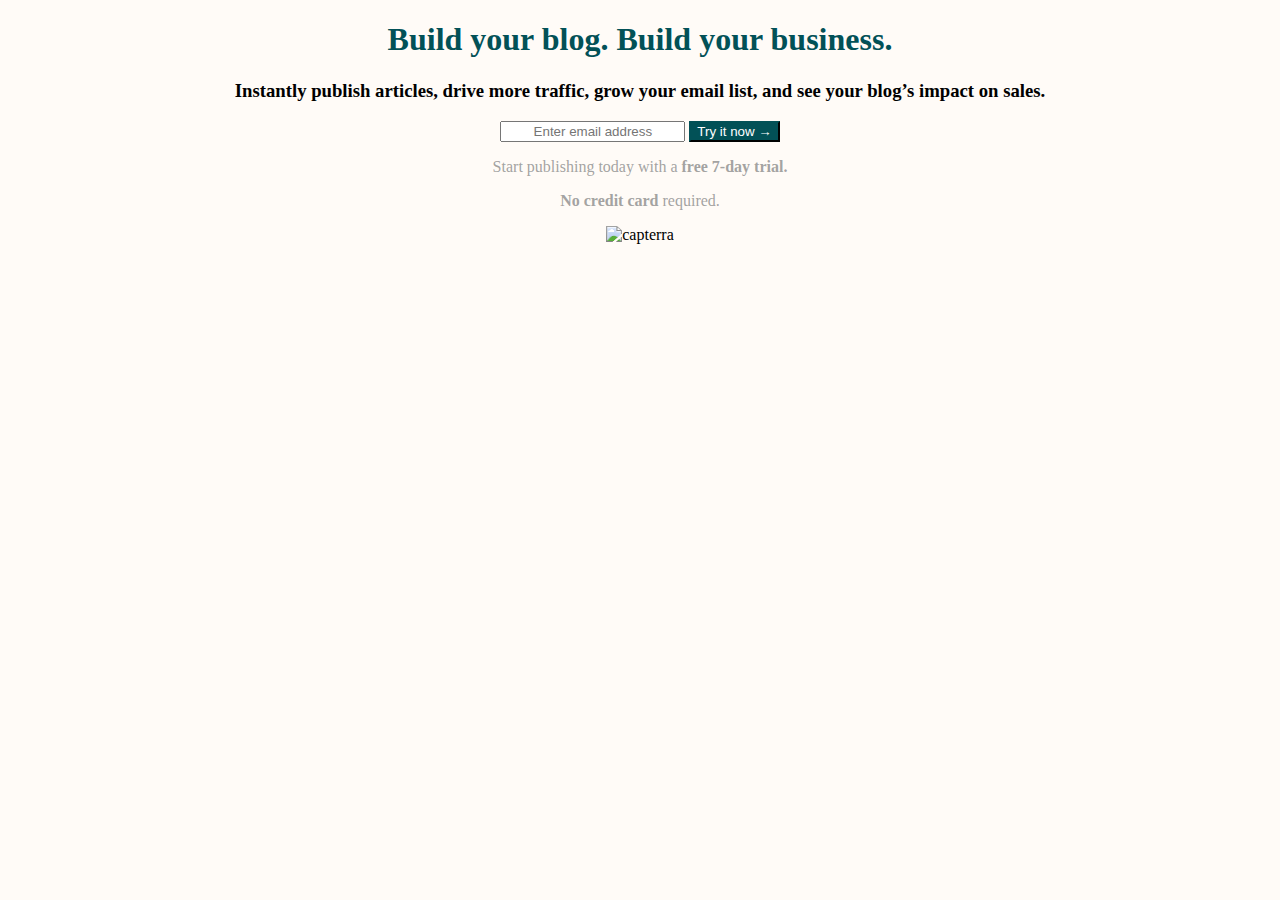
==== index.html @ 6671c8af "primera clase" ====
<!DOCTYPE html>
<html>
    <head>
        <link rel="stylesheet" href="styles.css">
        <title>Matcha</title>
    </head>
    <body>
        <h1>Build your blog. Build your business.</h1>
        <h3>Instantly publish articles, drive more traffic, grow your email list, and see your blog’s impact on sales.</h3>
        <div style="display:flex;justify-content: center;">
            <form">
                <input style="text-align: center;" type="email" placeholder="Enter email address">
                <button type="submit">
                    Try it now &rarr;
                </button>
            </form>
        </div>
        <p>
            Start publishing today with a <strong>free 7-day trial.</strong><br>
        </p>
        <p>
            <strong>No credit card</strong> required.
        </p>
        <div style="display:flex;justify-content: center;">
            <img src="https://ignos.blog/wp-content/uploads/2021/04/capterra.png" alt="capterra"/>
        </div>
    </body>
</html>
---- styles.css ----
body{
    background-color: #fffbf7;
}

h1 {
    color:#025157;
    text-align: center;
}

h3 {
    text-align: center;
}

p {
    text-align: center;
    color:#8b8b8bcc;
}

button {
    background-color:#025157;
    color: white;
    text-align: center;
    border-color: #025157;
}
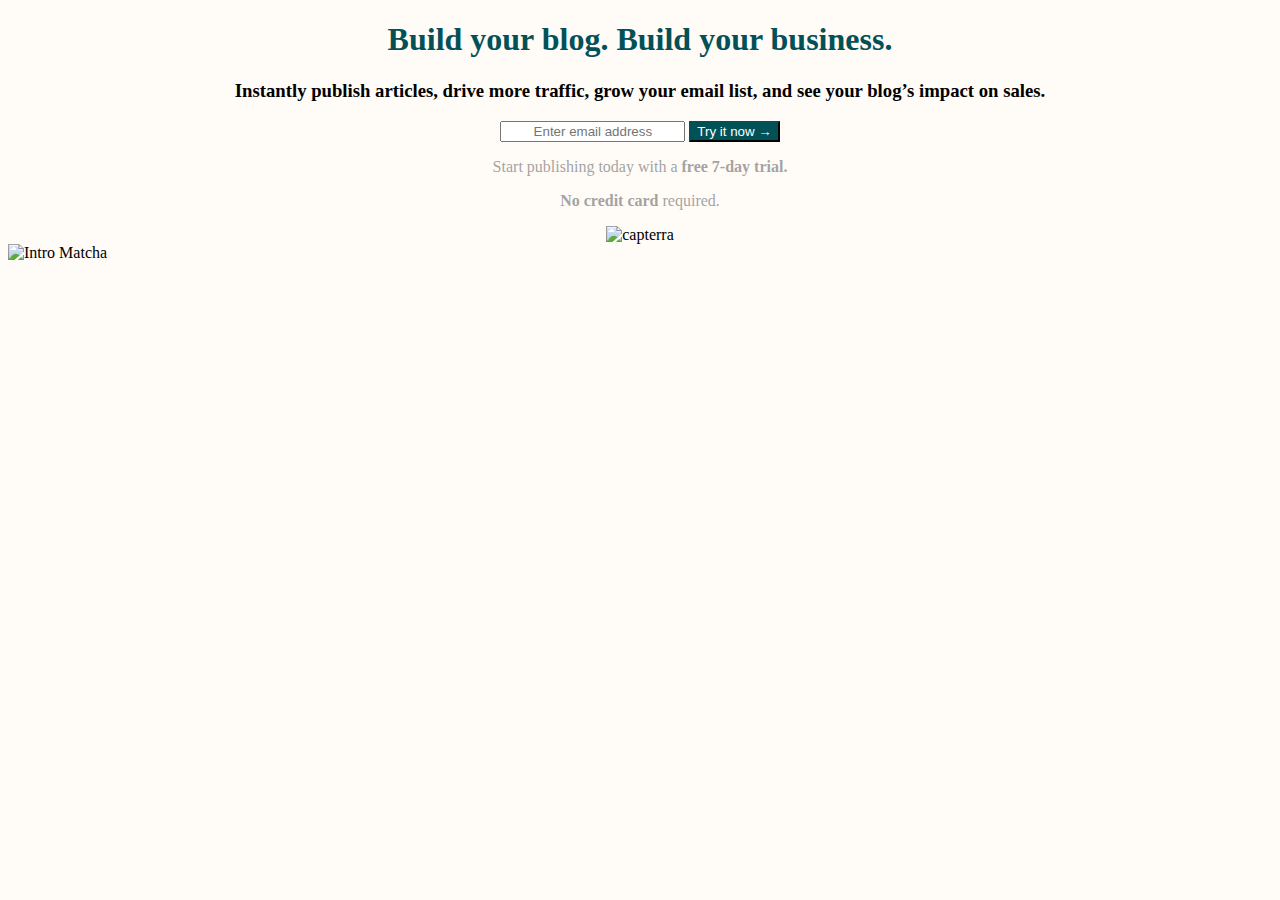
==== commit 3de05a2c: "first postwork commit" ====
--- a/index.html
+++ b/index.html
@@ -24,6 +24,7 @@
         <div style="display:flex;justify-content: center;">
             <img src="https://ignos.blog/wp-content/uploads/2021/04/capterra.png" alt="capterra"/>
         </div>
+        <img src="https://getmatcha.com/wp-content/uploads/2019/09/intro_group_image.png" alt="Intro Matcha">
     </body>
 </html>
 
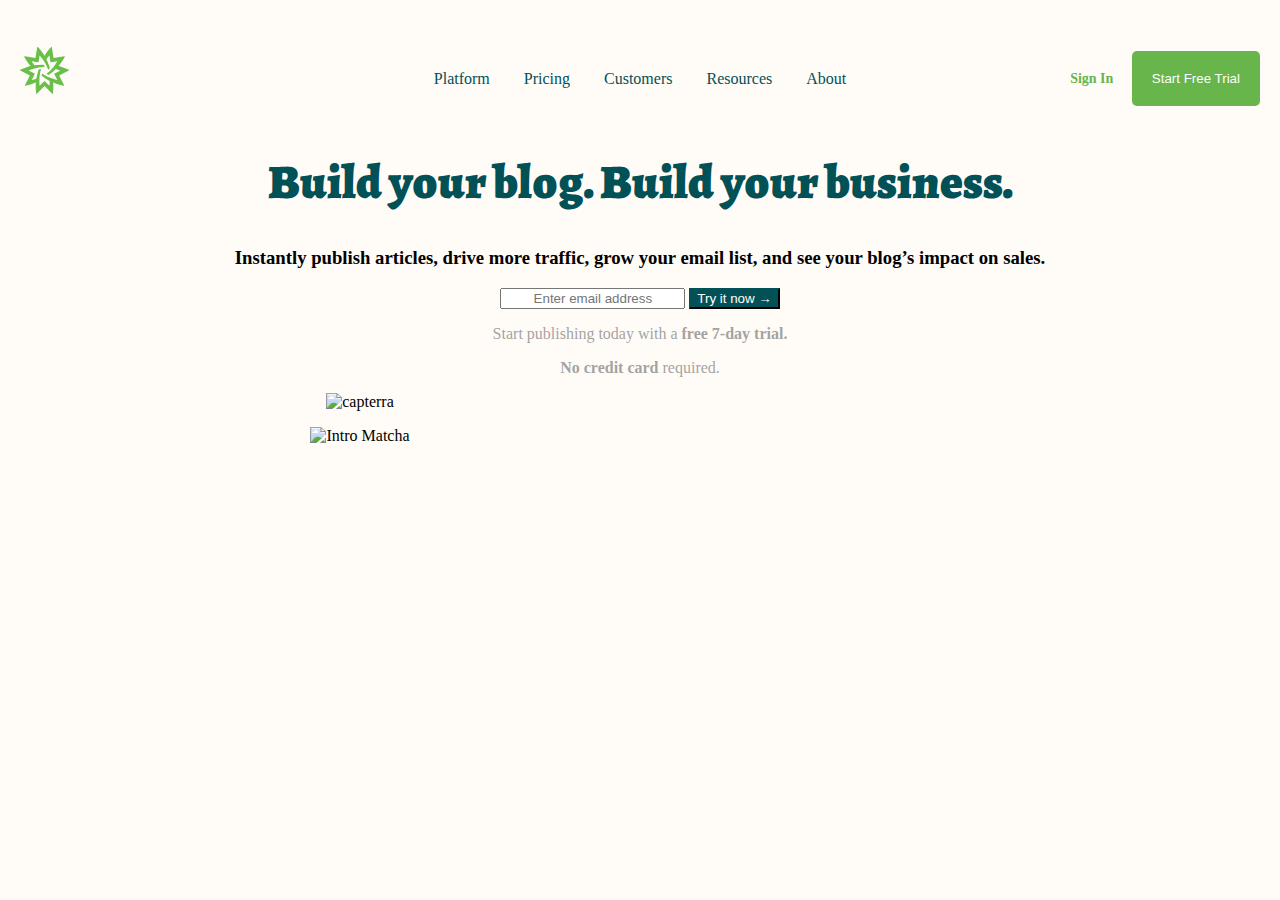
==== commit 20c321a3: "hi" ====
--- a/index.html
+++ b/index.html
@@ -1,30 +1,58 @@
 <!DOCTYPE html>
 <html>
     <head>
+        <link rel="preconnect" href="https://fonts.googleapis.com">
+        <link rel="preconnect" href="https://fonts.gstatic.com" crossorigin>
+        <link href="https://fonts.googleapis.com/css2?family=Alegreya:wght@500&display=swap" rel="stylesheet">
         <link rel="stylesheet" href="styles.css">
         <title>Matcha</title>
     </head>
     <body>
-        <h1>Build your blog. Build your business.</h1>
-        <h3>Instantly publish articles, drive more traffic, grow your email list, and see your blog’s impact on sales.</h3>
-        <div style="display:flex;justify-content: center;">
-            <form">
-                <input style="text-align: center;" type="email" placeholder="Enter email address">
-                <button type="submit">
-                    Try it now &rarr;
-                </button>
-            </form>
-        </div>
-        <p>
-            Start publishing today with a <strong>free 7-day trial.</strong><br>
-        </p>
-        <p>
-            <strong>No credit card</strong> required.
-        </p>
-        <div style="display:flex;justify-content: center;">
-            <img src="https://ignos.blog/wp-content/uploads/2021/04/capterra.png" alt="capterra"/>
-        </div>
-        <img src="https://getmatcha.com/wp-content/uploads/2019/09/intro_group_image.png" alt="Intro Matcha">
+        <!--Esta es la barra de navegación-->
+        <header class="header">
+            <a href="/" class="image_matcha">
+                <img class="logo_matcha" src="images/matcha-symbol.svg" alt="Logo de Matcha">
+            </a>
+            <nav class="navbar">
+                <ul>
+                    <li>Platform</li>
+                    <li>Pricing</li>
+                    <li>Customers</li>
+                    <li>Resources</li>
+                    <li>About</li>
+                </ul>
+
+            </nav>
+            <div class="actions">
+                <a href="/">Sign In</a>
+                <button>Start Free Trial</button>
+            </div>
+        </header>
+        <!--Esta es la sección principal-->
+        <section class="main">
+            <h1>Build your blog. Build your business.</h1>
+            <h3>Instantly publish articles, drive more traffic, grow your email list, and see your blog’s impact on sales.</h3>
+            <div>
+                <form">
+                    <input style="text-align: center;" type="email" placeholder="Enter email address">
+                    <button type="submit">
+                        Try it now &rarr;
+                    </button>
+                </form>
+            </div>
+            <p>
+                Start publishing today with a <strong>free 7-day trial.</strong><br>
+            </p>
+            <p>
+                <strong>No credit card</strong> required.
+            </p>
+            <figure>
+                <img class="first_image" src="https://ignos.blog/wp-content/uploads/2021/04/capterra.png" alt="capterra"/>
+            </figure>
+            <figure>
+                <img class="second_image" src="https://getmatcha.com/wp-content/uploads/2019/09/intro_group_image.png" alt="Intro Matcha">
+            </figure>
+        </section>
     </body>
 </html>
 
--- a/styles.css
+++ b/styles.css
@@ -1,9 +1,10 @@
 body{
     background-color: #fffbf7;
+    margin:0px;
 }
 
 h1 {
-    color:#025157;
+    color:red;
     text-align: center;
 }
 
@@ -23,4 +24,85 @@
     border-color: #025157;
 }
 
+figure {
+    width:50%;
+}
 
+.logo_matcha{
+    width: 50px;
+}
+
+.header{
+    margin: 40px 20px 0;
+    font-size: 0;
+}
+
+.header  > * {
+    display: inline-block;
+    font-size: 16px;
+    vertical-align: middle;
+    height: 100%;
+    line-height: 45px;
+}
+
+.header li{
+    display: inline;
+    margin: 0 15px;
+}
+
+.header ul{
+    padding: 0;
+}
+
+.navbar{
+    width: 60%;
+    text-align: center;
+    color:#025157;
+    font-weight: 500;
+}
+
+.actions{
+    width: 20%;
+    text-align: right;
+    font-size: 14px;
+    font-weight: 600;
+}
+
+.image_matcha{
+    width: 20%;
+}
+
+.main{
+    text-align: center;
+}
+
+.first_image{
+    width:20%;
+    text-align: center;
+}
+
+.second_image{
+    width:50%;
+    text-align: center;
+}
+
+.actions button{
+    background-color: #67b54b;
+    color: white;
+    border-radius: 5px;
+    border: none;
+    padding: 20px;
+}
+
+.actions a{
+    color:#67b54b;
+    text-decoration: none;
+    margin: 0 15px;
+}
+
+.main h1{
+    font-family: 'Alegreya', serif;
+    font-size: 48px;
+    font-weight: 900;
+    color:#025157;
+}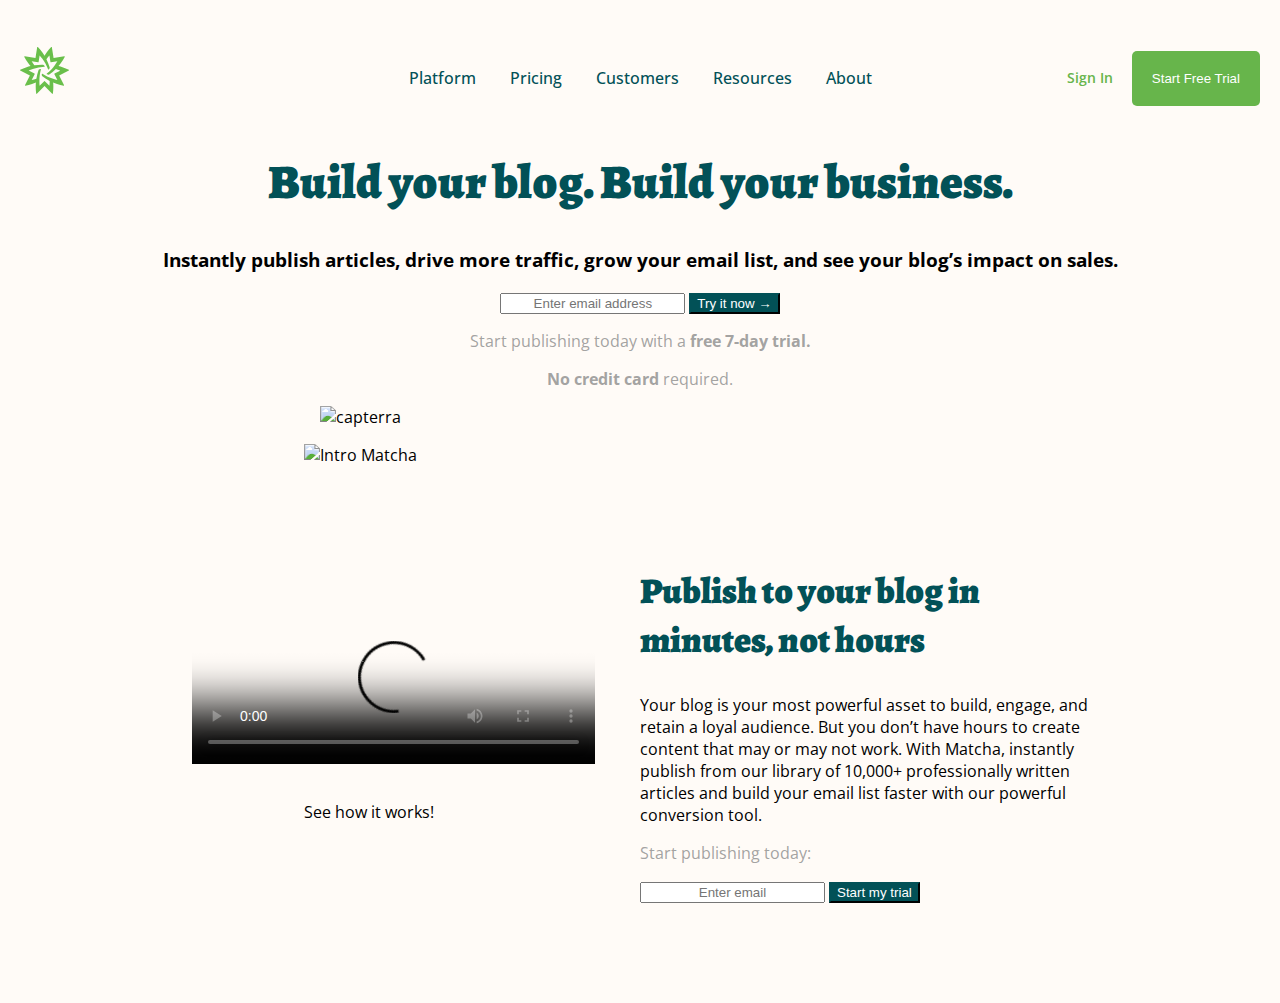
==== commit 822e3ef4: "clase 25/05" ====
--- a/index.html
+++ b/index.html
@@ -4,6 +4,9 @@
         <link rel="preconnect" href="https://fonts.googleapis.com">
         <link rel="preconnect" href="https://fonts.gstatic.com" crossorigin>
         <link href="https://fonts.googleapis.com/css2?family=Alegreya:wght@500&display=swap" rel="stylesheet">
+        <link rel="preconnect" href="https://fonts.googleapis.com">
+        <link rel="preconnect" href="https://fonts.gstatic.com" crossorigin>
+        <link href="https://fonts.googleapis.com/css2?family=Alegreya:wght@500&family=Open+Sans&display=swap" rel="stylesheet">
         <link rel="stylesheet" href="styles.css">
         <title>Matcha</title>
     </head>
@@ -40,10 +43,10 @@
                     </button>
                 </form>
             </div>
-            <p>
+            <p class="gray-color">
                 Start publishing today with a <strong>free 7-day trial.</strong><br>
             </p>
-            <p>
+            <p class="gray-color">
                 <strong>No credit card</strong> required.
             </p>
             <figure>
@@ -53,6 +56,29 @@
                 <img class="second_image" src="https://getmatcha.com/wp-content/uploads/2019/09/intro_group_image.png" alt="Intro Matcha">
             </figure>
         </section>
+        <section class="publish">
+            <article class="video">
+                <div class="video-contenedor">
+                    <video class="cuadro-video" controls poster="https://cdn.videvo.net/videvo_files/video/premium/video0036/thumbnails/computer_code00_small.jpg">
+                        <source type="video/webm" src="https://cdn.videvo.net/videvo_files/video/premium/video0036/small_watermarked/computer_code00_preview.webm"/>
+                        <source type="video/mp4" src="https://cdn.videvo.net/videvo_files/video/premium/video0036/small_watermarked/computer_code00_preview.mp4"/>
+                    </video>
+                </div>
+                <figure class="see-how-it-works">
+                    <img class="green-arrow" src="https://i.pinimg.com/474x/b0/61/de/b061de337ba79e850b40f7af96addc5a.jpg" alt="">
+                    <p>See how it works!</p>
+                </figure>
+            </article>
+            <article class="publicidad">
+                <h2 class="titulo-publish">Publish to your blog in minutes, not hours</h2>
+                <p>Your blog is your most powerful asset to build, engage, and retain a loyal audience. But you don’t have hours to create content that may or may not work. With Matcha, instantly publish from our library of 10,000+ professionally written articles and build your email list faster with our powerful conversion tool.</p>
+                <p class="color-gris">Start publishing today:</p>
+                <form action>
+                    <input style="text-align: center;" type="email" placeholder="Enter email">
+                    <button>Start my trial</button>
+                </form>
+            </article>
+        </section>
     </body>
 </html>
 
--- a/styles.css
+++ b/styles.css
@@ -1,10 +1,13 @@
 body{
     background-color: #fffbf7;
     margin:0px;
+    font-family: 'Alegreya', serif;
+    font-family: 'Open Sans', sans-serif;
+    font-size: 16px;
 }
 
 h1 {
-    color:red;
+    color:#025157;
     text-align: center;
 }
 
@@ -12,7 +15,7 @@
     text-align: center;
 }
 
-p {
+.gray-color {
     text-align: center;
     color:#8b8b8bcc;
 }
@@ -105,4 +108,53 @@
     font-size: 48px;
     font-weight: 900;
     color:#025157;
-}+}
+
+.publish{
+    display:flex;
+    flex-direction: row;
+    width: 70%;
+    margin: 100px auto;
+    align-items: center;
+}
+
+.publish .publicidad .titulo-publish{
+    font-family: 'Alegreya', serif;
+    font-size: 36px;
+    font-weight: 900;
+    color:#025157;
+    margin-top: 0px;
+}
+
+.publish .video{
+    flex: 1;
+}
+
+.publish .publicidad .color-gris{
+    color:#8b8b8bcc;
+}
+
+.publish .video .video-contenedor{
+    width: 90%;
+}
+
+.publish .video .video-contenedor .cuadro-video{
+    width: 100%;
+}
+
+.publish .video .cuadro-video{
+    width: 100%;
+}
+
+.publish .video .see-how-it-works{
+    display: flex;
+    justify-content: center;
+}
+
+.publish .video .see-how-it-works .green-arrow{
+    width: 50px;
+}
+
+.publicidad{
+    flex: 1;
+}
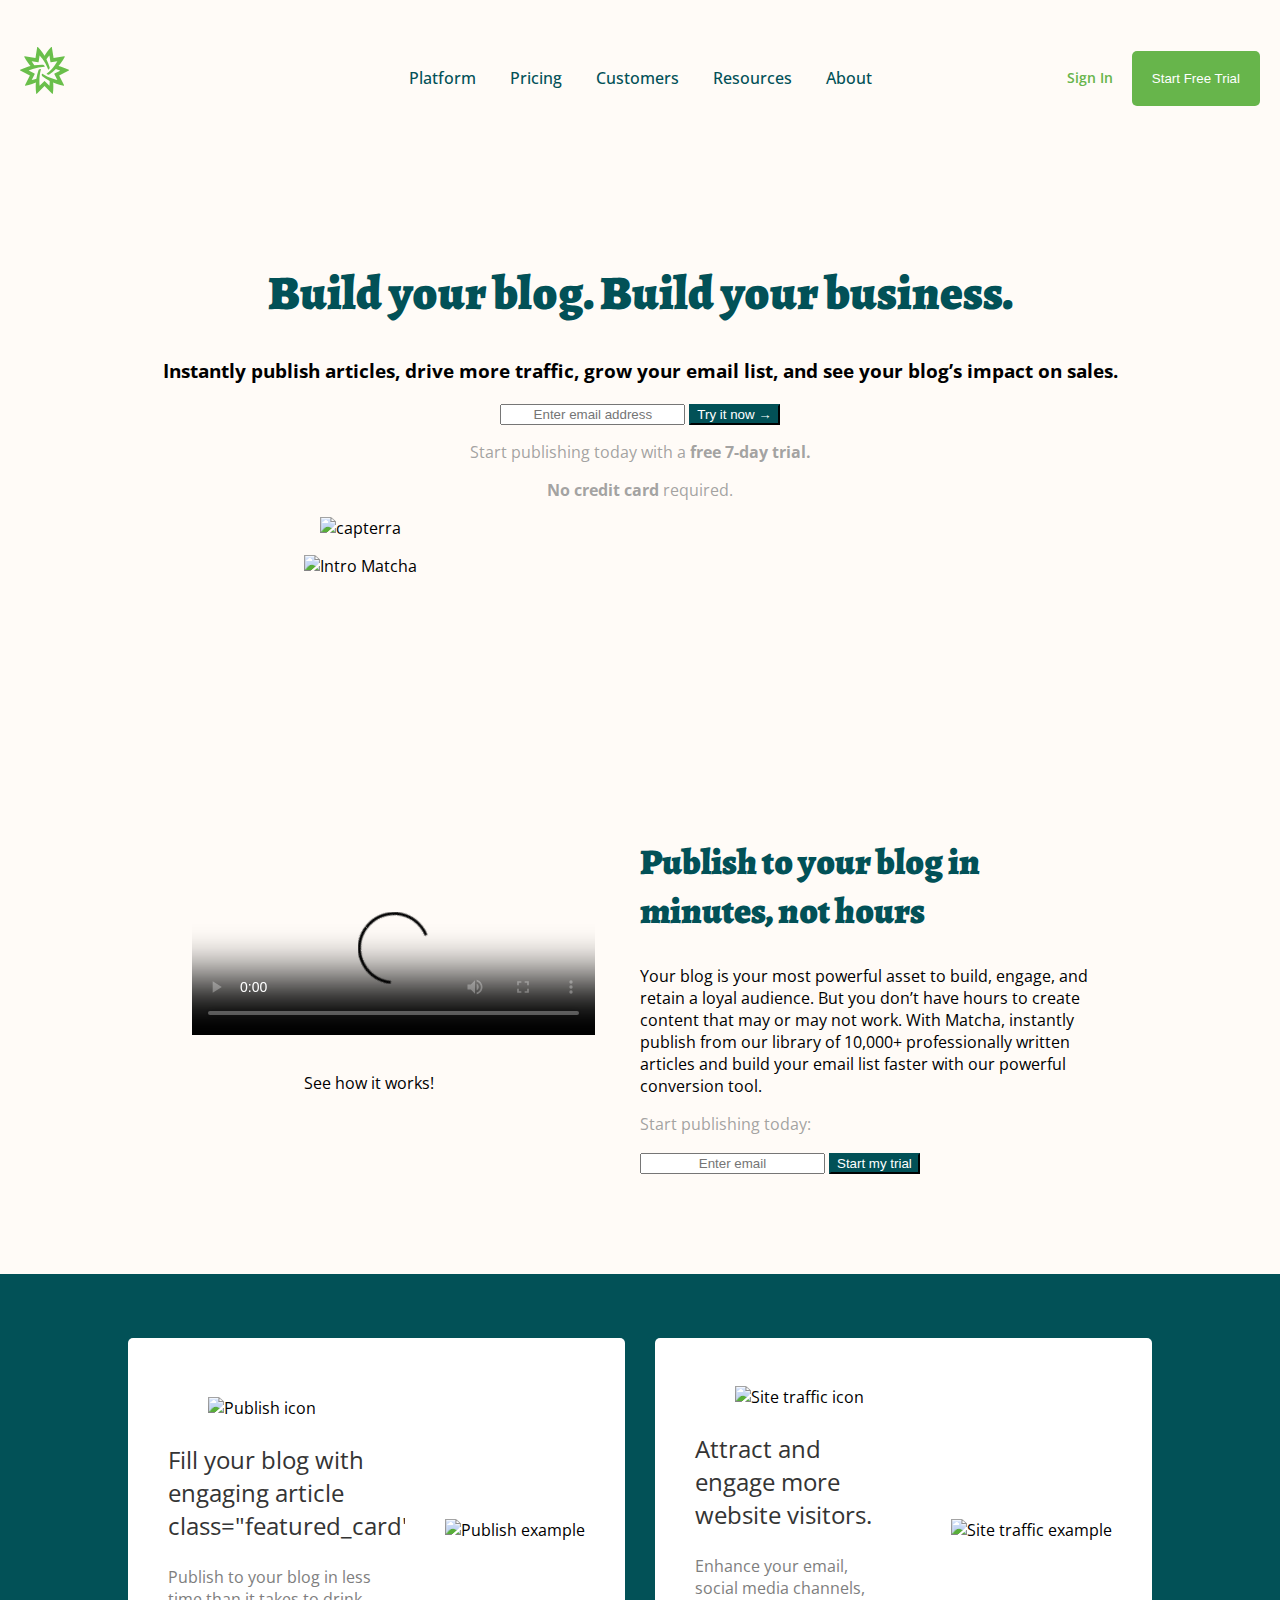
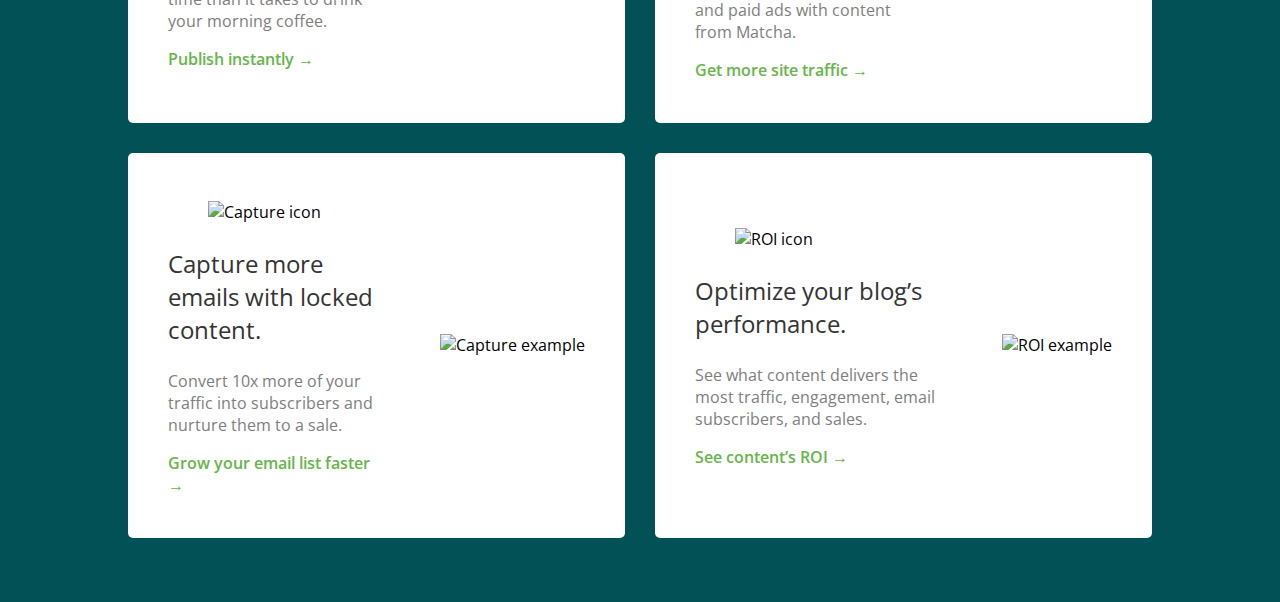
==== commit f1494ad9: "clase 30/05" ====
--- a/index.html
+++ b/index.html
@@ -12,25 +12,26 @@
     </head>
     <body>
         <!--Esta es la barra de navegación-->
-        <header class="header">
-            <a href="/" class="image_matcha">
-                <img class="logo_matcha" src="images/matcha-symbol.svg" alt="Logo de Matcha">
-            </a>
-            <nav class="navbar">
-                <ul>
-                    <li>Platform</li>
-                    <li>Pricing</li>
-                    <li>Customers</li>
-                    <li>Resources</li>
-                    <li>About</li>
-                </ul>
-
-            </nav>
-            <div class="actions">
-                <a href="/">Sign In</a>
-                <button>Start Free Trial</button>
-            </div>
-        </header>
+        <section class="main_nav">
+            <header class="header">
+                <a href="/" class="image_matcha">
+                    <img class="logo_matcha" src="images/matcha-symbol.svg" alt="Logo de Matcha">
+                </a>
+                <nav class="navbar">
+                    <ul>
+                        <li>Platform</li>
+                        <li>Pricing</li>
+                        <li>Customers</li>
+                        <li>Resources</li>
+                        <li>About</li>
+                    </ul>
+                </nav>
+                <div class="actions">
+                    <a href="/">Sign In</a>
+                    <button>Start Free Trial</button>
+                </div>
+            </header>
+        </section>
         <!--Esta es la sección principal-->
         <section class="main">
             <h1>Build your blog. Build your business.</h1>
@@ -79,6 +80,80 @@
                 </form>
             </article>
         </section>
+        <section class="features">
+            <article class="feature_card">
+                <div class="feature-content">
+                  <figure>
+                    <img src="D:\git\Bedu\matcha-tec\icons\copy-solid.svg" alt="Publish icon">
+                  </figure>
+                  <h3>Fill your blog with engaging article class="featured_card"s.</h3>
+                  <p>
+                    Publish to your blog in less time than it takes to drink your
+                    morning coffee.
+                  </p>
+                  <a href="">Publish instantly →</a>
+                </div>
+                <div class="feature-image">
+                  <figure>
+                    <img src="https://getmatcha.com/wp-content/uploads/2020/08/Group-376-1.png" alt="Publish example">
+                  </figure>
+                </div>
+            </article>
+            <article class="feature_card">
+                <div class="feature-content">
+                  <figure>
+                    <img src="D:\git\Bedu\matcha-tec\icons\copy-solid.svg" alt="Site traffic icon">
+                  </figure>
+                  <h3>Attract and engage more website visitors.</h3>
+                  <p>
+                    Enhance your email, social media channels, and paid ads with content
+                    from Matcha.
+                  </p>
+                  <a href="">Get more site traffic →</a>
+                </div>
+                <div class="feature-image">
+                  <figure>
+                    <img src="https://getmatcha.com/wp-content/uploads/2020/08/Group-376-1.png" alt="Site traffic example">
+                  </figure>
+                </div>
+              </article>
+              <article class="feature_card">
+                <div class="feature-content">
+                  <figure>
+                    <img src="D:\git\Bedu\matcha-tec\icons\copy-solid.svg" alt="Capture icon">
+                  </figure>
+                  <h3>Capture more emails with locked content.</h3>
+                  <p>
+                    Convert 10x more of your traffic into subscribers and nurture them
+                    to a sale.
+                  </p>
+                  <a href="">Grow your email list faster →</a>
+                </div>
+                <div class="feature-image">
+                  <figure class="movimiento">
+                    <img src="https://getmatcha.com/wp-content/uploads/2020/08/Group-376-1.png" alt="Capture example">
+                  </figure>
+                </div>
+              </article>
+              <article class="feature_card">
+                <div class="feature-content">
+                  <figure>
+                    <img src="D:\git\Bedu\matcha-tec\icons\copy-solid.svg" alt="ROI icon">
+                  </figure>
+                  <h3>Optimize your blog’s performance.</h3>
+                  <p>
+                    See what content delivers the most traffic, engagement, email
+                    subscribers, and sales.
+                  </p>
+                  <a href="">See content’s ROI →</a>
+                </div>
+                <div class="feature-image">
+                  <figure>
+                    <img src="https://getmatcha.com/wp-content/uploads/2020/08/Group-376-1.png" alt="ROI example">
+                  </figure>
+                </div>
+              </article>
+        </section>
     </body>
 </html>
 
--- a/styles.css
+++ b/styles.css
@@ -77,6 +77,14 @@
 
 .main{
     text-align: center;
+    margin:260px 0;
+}
+.main_nav{
+    position: fixed;
+    top: 0;
+    left: 0;
+    right: 0;
+    background-color: #fffbf7;
 }
 
 .first_image{
@@ -110,6 +118,7 @@
     color:#025157;
 }
 
+
 .publish{
     display:flex;
     flex-direction: row;
@@ -158,3 +167,82 @@
 .publicidad{
     flex: 1;
 }
+
+.features {
+    display: grid;
+    padding: 5% 10%;
+    grid-template: repeat(2, 1fr) / repeat(2, 1fr);
+    height: 800px;
+    gap: 30px;
+    background-color: #025157;
+}
+
+.features .feature_card {
+    margin: 0, 15px, 30px;
+    background-color: #fff;
+    border-radius: 5px;
+    display: flex;
+    align-items: center;
+    overflow: hidden;
+  }
+
+  .features .feature_card .feature-content {
+    padding: 30px 20px 40px 40px;
+    flex: 2;
+    text-align: left;
+    align-items: center;
+    overflow: hidden;
+  }
+
+  .features .feature_card .feature-content img {
+    width: 50px;
+    flex: 1;
+  }
+
+  .features .feature_card .feature-content h3 {
+    font-size: 24px;
+    color: #343434;
+    font-weight: 400;
+    text-align: left;
+  }
+
+  .features .feature_card .feature-content p {
+    font-size: 16px;
+    color: #7e7e7e;
+    font-weight: 400;
+    text-align: left;
+  }
+
+  .features .feature_card .feature-content a {
+    font-size: 16px;
+    color: #67b54b;
+    font-weight: 600;
+    text-decoration: none;
+  }
+
+  .feature-content figure{
+    width: 100%;
+    }
+
+    .feature-content figure img{
+    width: 100%;
+    height: 20px;
+    }
+
+
+  .feature-image figure{
+      width: 100%;
+  }
+
+  .feature-image figure img{
+    width: 100%;
+    height: 10v0px;
+}
+
+.movimiento{
+    transition: width 1s;
+}
+
+.movimiento:hover{
+    width: 5s;
+}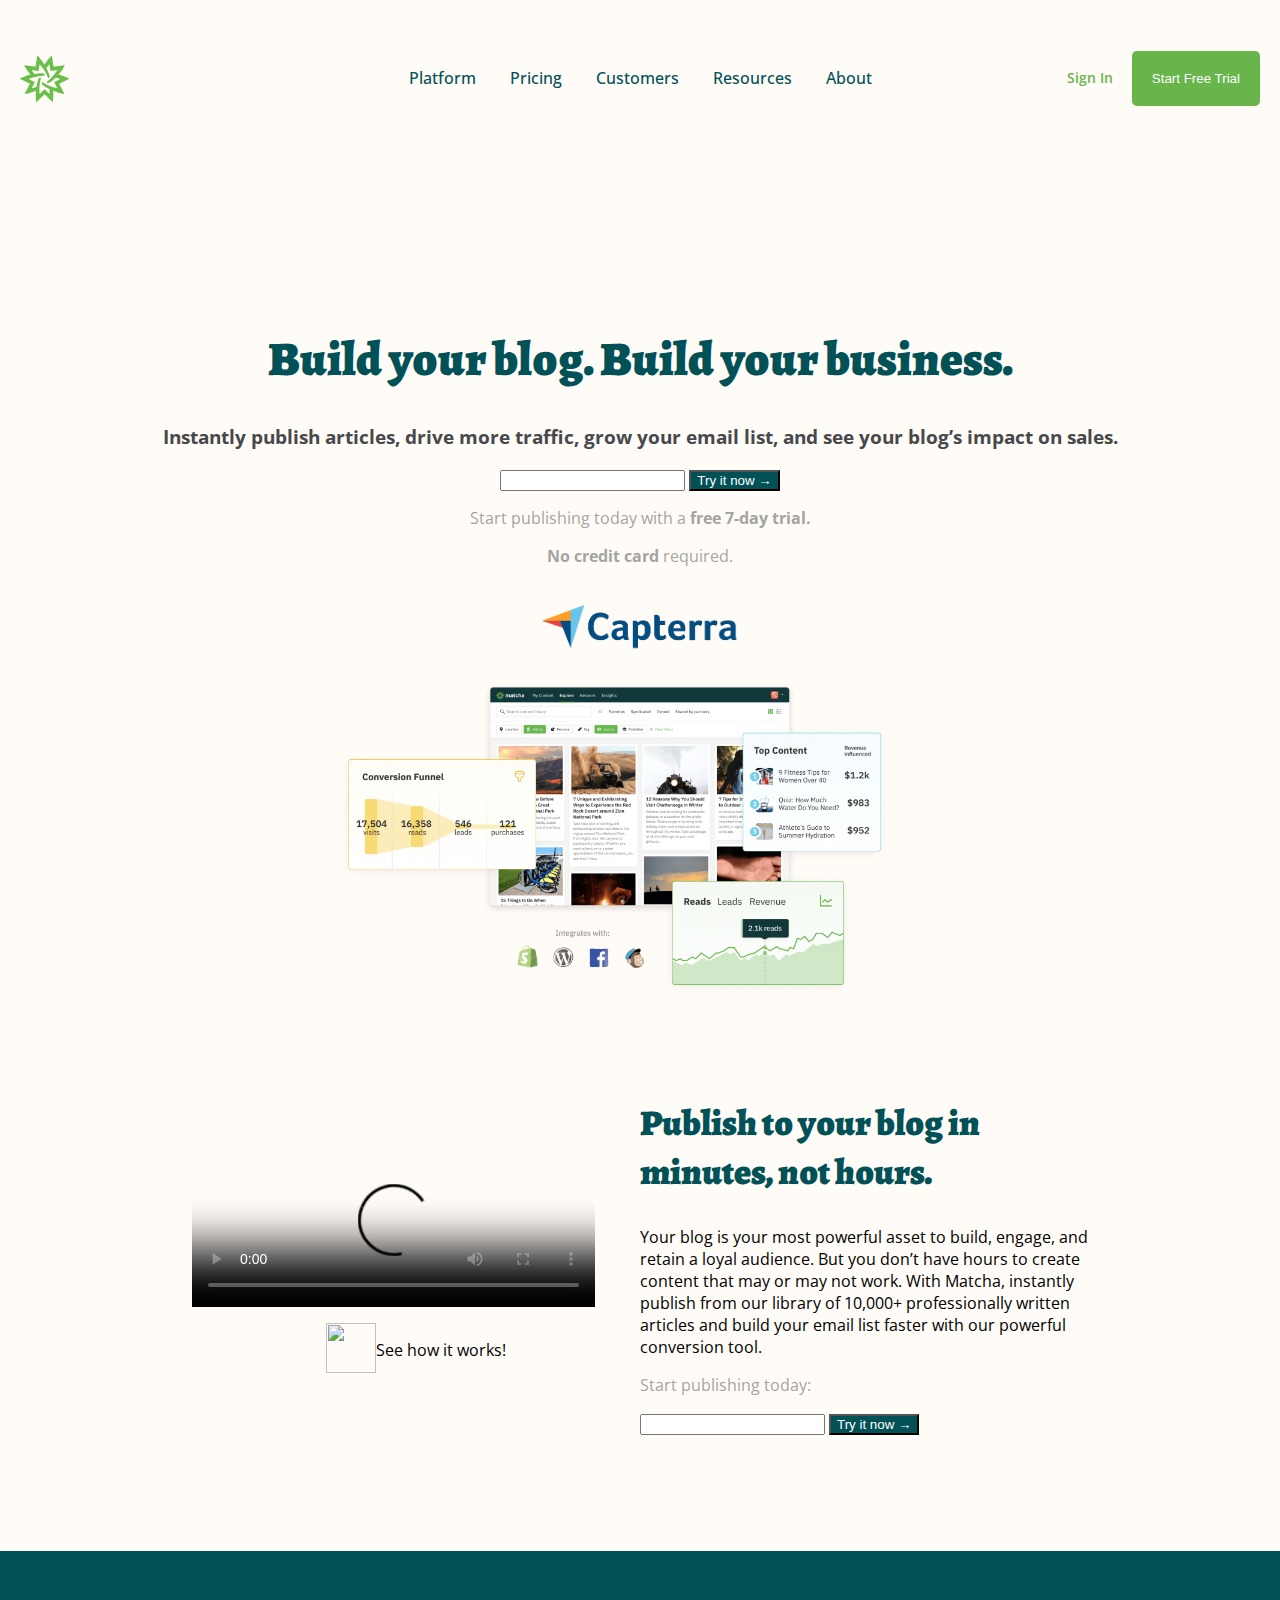
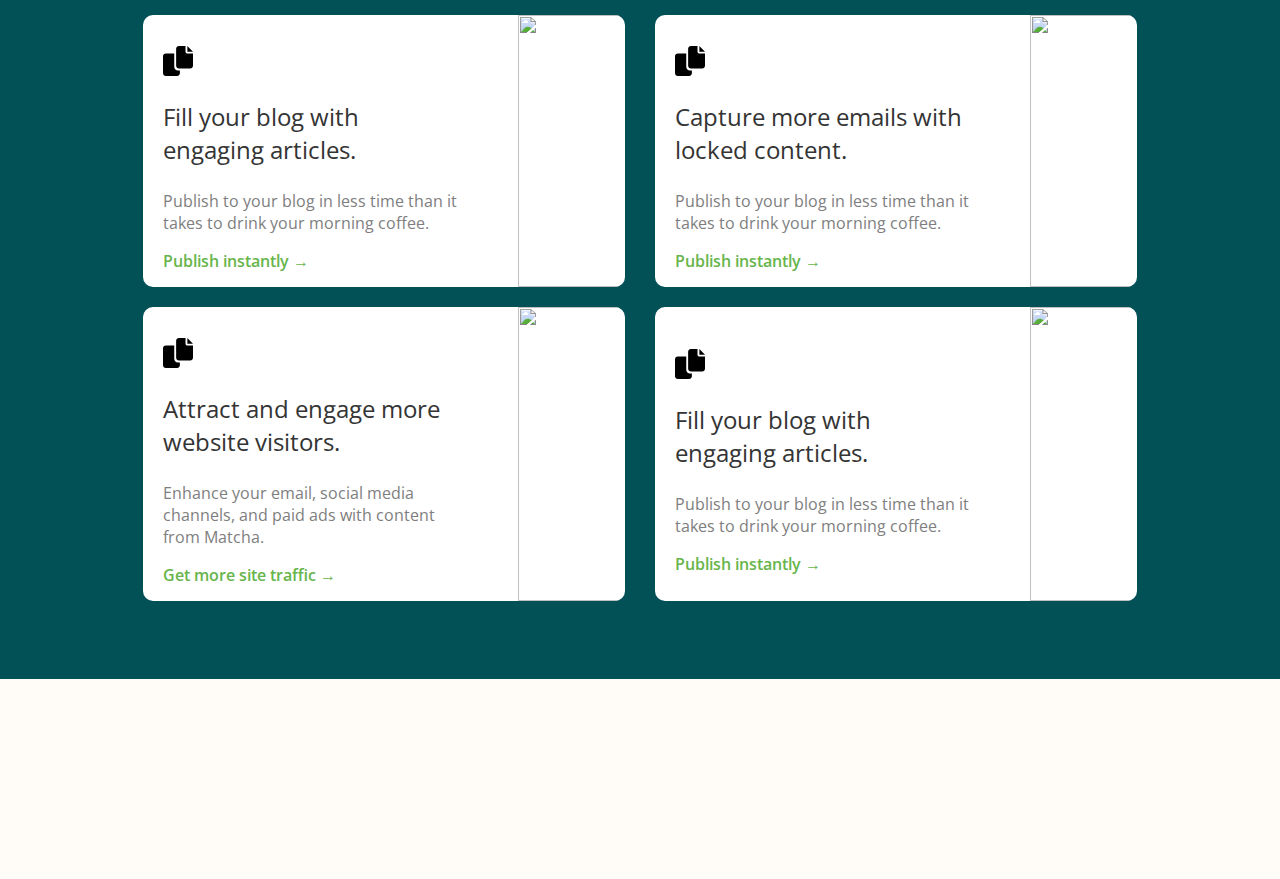
==== commit 10125640: "commit al corriente de la cuarta clase" ====
--- a/index.html
+++ b/index.html
@@ -1,22 +1,49 @@
+Skip to content
+Search or jump to…
+Pull requests
+Issues
+Marketplace
+Explore
+ 
+@furzual 
+Tcp93001
+/
+matcha-tec
+Public
+Code
+Issues
+Pull requests
+Actions
+Projects
+Wiki
+Security
+Insights
+matcha-tec/index.html
+@Tcp93001
+Tcp93001 Este es el cambio de la clase 4
+Latest commit e19b202 yesterday
+ History
+ 1 contributor
+191 lines (176 sloc)  8.03 KB
+  
 <!DOCTYPE html>
 <html>
     <head>
         <link rel="preconnect" href="https://fonts.googleapis.com">
         <link rel="preconnect" href="https://fonts.gstatic.com" crossorigin>
-        <link href="https://fonts.googleapis.com/css2?family=Alegreya:wght@500&display=swap" rel="stylesheet">
-        <link rel="preconnect" href="https://fonts.googleapis.com">
-        <link rel="preconnect" href="https://fonts.gstatic.com" crossorigin>
-        <link href="https://fonts.googleapis.com/css2?family=Alegreya:wght@500&family=Open+Sans&display=swap" rel="stylesheet">
+        <link href="https://fonts.googleapis.com/css2?family=Alegreya:wght@500;700;900&family=Open+Sans:wght@400;500;700&display=swap" rel="stylesheet">
         <link rel="stylesheet" href="styles.css">
         <title>Matcha</title>
     </head>
     <body>
-        <!--Esta es la barra de navegación-->
-        <section class="main_nav">
+
+        <!-- Esta es la barra de navegacion -->
+        <section class="main-nav">
             <header class="header">
-                <a href="/" class="image_matcha">
+                <a href="/" class="imagen_matcha">
                     <img class="logo_matcha" src="images/matcha-symbol.svg" alt="Logo de Matcha">
                 </a>
+
                 <nav class="navbar">
                     <ul>
                         <li>Platform</li>
@@ -26,134 +53,167 @@
                         <li>About</li>
                     </ul>
                 </nav>
+
                 <div class="actions">
                     <a href="/">Sign In</a>
                     <button>Start Free Trial</button>
                 </div>
             </header>
         </section>
-        <!--Esta es la sección principal-->
+
+
+        <!-- Esta es la seccion inicial -->
         <section class="main">
             <h1>Build your blog. Build your business.</h1>
-            <h3>Instantly publish articles, drive more traffic, grow your email list, and see your blog’s impact on sales.</h3>
-            <div>
-                <form">
-                    <input style="text-align: center;" type="email" placeholder="Enter email address">
+            <h3>
+                Instantly publish articles, drive more traffic, grow your email list, and see your blog’s impact on sales.
+            </h3>
+            <form>
+                <input type="email" />
+                <button type="submit">
+                    Try it now &rarr;
+                </button>
+            </form>
+
+            <p class="color-gris-seccion-inicial">
+                Start publishing today with a <strong>free 7-day trial.</strong>
+            </p>
+            <p class="color-gris-seccion-inicial">
+                <strong>No credit card</strong> required.
+            </p>
+
+            <figure>
+                <img class="first-image" src="images/capterra.png" alt="Capterra">
+            </figure>
+            <figure>
+                <img class="second-image" src="images/intro_group_image.png" alt="Intro to matcha">
+            </figure>
+        </section>
+
+        <section class="publish">
+            <article class="video">
+                <div class="video-contenedor">
+                    <video
+                        class="cuadro-video"
+                        poster="https://cdn.videvo.net/videvo_files/video/premium/video0036/thumbnails/computer_code00_small.jpg"
+                        controls
+                    >
+                        <source
+                            src="https://cdn.videvo.net/videvo_files/video/premium/video0036/small_watermarked/computer_code00_preview.mp4"
+                        />
+                        <source
+                            src="https://cdn.videvo.net/videvo_files/video/premium/video0036/small_watermarked/computer_code00_preview.webm"
+                        />
+                    </video>
+                </div>
+                <figure class="see-how-it-works">
+                    <img class="green-arrow" src="https://i.pinimg.com/474x/b0/61/de/b061de337ba79e850b40f7af96addc5a.jpg" alt="">
+                    <p>See how it works!</p>
+                </figure>
+            </article>
+
+            <!-- Poner el texto de la publicidad -->
+            <article class="publicidad">
+                <h2 class="titulo-publish">Publish to your blog in minutes, not hours.</h2>
+                <p>
+                    Your blog is your most powerful asset to build, engage, and retain a loyal audience. But you don’t have hours to create content that may or may not work. With Matcha, instantly publish from our library of 10,000+ professionally written articles and build your email list faster with our powerful conversion tool.
+                </p>
+                <p class="color-gris">Start publishing today:</p>
+                <form>
+                    <input type="email" />
                     <button type="submit">
                         Try it now &rarr;
                     </button>
                 </form>
-            </div>
-            <p class="gray-color">
-                Start publishing today with a <strong>free 7-day trial.</strong><br>
-            </p>
-            <p class="gray-color">
-                <strong>No credit card</strong> required.
-            </p>
-            <figure>
-                <img class="first_image" src="https://ignos.blog/wp-content/uploads/2021/04/capterra.png" alt="capterra"/>
-            </figure>
-            <figure>
-                <img class="second_image" src="https://getmatcha.com/wp-content/uploads/2019/09/intro_group_image.png" alt="Intro Matcha">
-            </figure>
-        </section>
-        <section class="publish">
-            <article class="video">
-                <div class="video-contenedor">
-                    <video class="cuadro-video" controls poster="https://cdn.videvo.net/videvo_files/video/premium/video0036/thumbnails/computer_code00_small.jpg">
-                        <source type="video/webm" src="https://cdn.videvo.net/videvo_files/video/premium/video0036/small_watermarked/computer_code00_preview.webm"/>
-                        <source type="video/mp4" src="https://cdn.videvo.net/videvo_files/video/premium/video0036/small_watermarked/computer_code00_preview.mp4"/>
-                    </video>
-                </div>
-                <figure class="see-how-it-works">
-                    <img class="green-arrow" src="https://i.pinimg.com/474x/b0/61/de/b061de337ba79e850b40f7af96addc5a.jpg" alt="">
-                    <p>See how it works!</p>
-                </figure>
-            </article>
-            <article class="publicidad">
-                <h2 class="titulo-publish">Publish to your blog in minutes, not hours</h2>
-                <p>Your blog is your most powerful asset to build, engage, and retain a loyal audience. But you don’t have hours to create content that may or may not work. With Matcha, instantly publish from our library of 10,000+ professionally written articles and build your email list faster with our powerful conversion tool.</p>
-                <p class="color-gris">Start publishing today:</p>
-                <form action>
-                    <input style="text-align: center;" type="email" placeholder="Enter email">
-                    <button>Start my trial</button>
-                </form>
-            </article>
-        </section>
+            </article>
+
+
+        </section>
+
+        <!-- Segunda seccion con grid y flexbox -->
+
         <section class="features">
-            <article class="feature_card">
-                <div class="feature-content">
-                  <figure>
-                    <img src="D:\git\Bedu\matcha-tec\icons\copy-solid.svg" alt="Publish icon">
-                  </figure>
-                  <h3>Fill your blog with engaging article class="featured_card"s.</h3>
-                  <p>
-                    Publish to your blog in less time than it takes to drink your
-                    morning coffee.
-                  </p>
-                  <a href="">Publish instantly →</a>
-                </div>
-                <div class="feature-image">
-                  <figure>
-                    <img src="https://getmatcha.com/wp-content/uploads/2020/08/Group-376-1.png" alt="Publish example">
-                  </figure>
-                </div>
-            </article>
-            <article class="feature_card">
-                <div class="feature-content">
-                  <figure>
-                    <img src="D:\git\Bedu\matcha-tec\icons\copy-solid.svg" alt="Site traffic icon">
-                  </figure>
-                  <h3>Attract and engage more website visitors.</h3>
-                  <p>
-                    Enhance your email, social media channels, and paid ads with content
-                    from Matcha.
-                  </p>
-                  <a href="">Get more site traffic →</a>
-                </div>
-                <div class="feature-image">
-                  <figure>
-                    <img src="https://getmatcha.com/wp-content/uploads/2020/08/Group-376-1.png" alt="Site traffic example">
-                  </figure>
-                </div>
-              </article>
-              <article class="feature_card">
-                <div class="feature-content">
-                  <figure>
-                    <img src="D:\git\Bedu\matcha-tec\icons\copy-solid.svg" alt="Capture icon">
-                  </figure>
-                  <h3>Capture more emails with locked content.</h3>
-                  <p>
-                    Convert 10x more of your traffic into subscribers and nurture them
-                    to a sale.
-                  </p>
-                  <a href="">Grow your email list faster →</a>
-                </div>
-                <div class="feature-image">
-                  <figure class="movimiento">
-                    <img src="https://getmatcha.com/wp-content/uploads/2020/08/Group-376-1.png" alt="Capture example">
-                  </figure>
-                </div>
-              </article>
-              <article class="feature_card">
-                <div class="feature-content">
-                  <figure>
-                    <img src="D:\git\Bedu\matcha-tec\icons\copy-solid.svg" alt="ROI icon">
-                  </figure>
-                  <h3>Optimize your blog’s performance.</h3>
-                  <p>
-                    See what content delivers the most traffic, engagement, email
-                    subscribers, and sales.
-                  </p>
-                  <a href="">See content’s ROI →</a>
-                </div>
-                <div class="feature-image">
-                  <figure>
-                    <img src="https://getmatcha.com/wp-content/uploads/2020/08/Group-376-1.png" alt="ROI example">
-                  </figure>
-                </div>
-              </article>
-        </section>
+            <article class="feature-card">
+                <div class="feature-content">
+                    <div class="feature-text">
+                        <figure>
+                            <img src="./icons/copy-solid.svg" alt="Publish icon">
+                        </figure>
+                        <h3>Fill your blog with engaging articles.</h3>
+                        <p>
+                            Publish to your blog in less time than it takes to drink your
+                            morning coffee.
+                        </p>
+                        <a href="">Publish instantly →</a>
+                    </div>
+                    <div class="feature-image">
+                        <figure class="movimiento">
+                            <img src="https://getmatcha.com/wp-content/uploads/2020/08/Group-376-1.png" alt="">
+                        </figure>
+                    </div>
+                </div>
+            </article>
+            <article class="feature-card">
+                <div class="feature-content">
+                    <div class="feature-text">
+                        <figure>
+                            <img src="./icons/copy-solid.svg" alt="Publish icon">
+                        </figure>
+                        <h3>Capture more emails with locked content.</h3>
+                        <p>
+                            Publish to your blog in less time than it takes to drink your
+                            morning coffee.
+                        </p>
+                        <a href="">Publish instantly →</a>
+                    </div>
+                    <div class="feature-image">
+                        <figure class="movimiento">
+                            <img src="https://getmatcha.com/wp-content/uploads/2020/08/Group-376-1.png" alt="">
+                        </figure>
+                    </div>
+                </div>
+            </article>
+            <article class="feature-card">
+                <div class="feature-content">
+                    <div class="feature-text">
+                        <figure>
+                            <img src="./icons/copy-solid.svg" alt="Publish icon">
+                        </figure>
+                        <h3>Attract and engage more website visitors.</h3>
+                        <p>
+                            Enhance your email, social media channels, and paid ads with content from Matcha.
+                        </p>
+                        <a href="">Get more site traffic →</a>
+                    </div>
+                    <div class="feature-image">
+                        <figure class="movimiento">
+                            <img src="https://getmatcha.com/wp-content/uploads/2020/08/Group-376-1.png" alt="">
+                        </figure>
+                    </div>
+                </div>
+            </article>
+            <article class="feature-card">
+                <div class="feature-content">
+                    <div class="feature-text">
+                        <figure>
+                            <img src="./icons/copy-solid.svg" alt="Publish icon">
+                        </figure>
+                        <h3>Fill your blog with engaging articles.</h3>
+                        <p>
+                            Publish to your blog in less time than it takes to drink your
+                            morning coffee.
+                        </p>
+                        <a href="">Publish instantly →</a>
+                    </div>
+                    <div class="feature-image">
+                        <figure class="movimiento">
+                            <img src="https://getmatcha.com/wp-content/uploads/2020/08/Group-376-1.png" alt="">
+                        </figure>
+                    </div>
+                </div>
+            </article>
+        </section>
+
+
     </body>
-</html>
-
+</html>--- a/styles.css
+++ b/styles.css
@@ -1,46 +1,36 @@
-body{
+body {
     background-color: #fffbf7;
-    margin:0px;
-    font-family: 'Alegreya', serif;
-    font-family: 'Open Sans', sans-serif;
-    font-size: 16px;
-}
-
-h1 {
-    color:#025157;
-    text-align: center;
+    margin: 0;
+    font-family: "Open Sans", sans-serif;
 }
 
 h3 {
-    text-align: center;
-}
-
-.gray-color {
-    text-align: center;
-    color:#8b8b8bcc;
+    color: #46484c;
+}
+
+.color-gris-seccion-inicial {
+    color: #8b8b8bcc;
 }
 
 button {
-    background-color:#025157;
-    color: white;
-    text-align: center;
-    border-color: #025157;
-}
-
-figure {
-    width:50%;
-}
-
-.logo_matcha{
-    width: 50px;
-}
-
-.header{
+    color: #ffffff;
+    background-color: #025157;
+}
+
+.main-nav {
+    position: fixed;
+    top: 0;
+    left: 0;
+    right: 0;
+    background-color: #fffbf7;
+}
+
+.header {
     margin: 40px 20px 0;
     font-size: 0;
 }
 
-.header  > * {
+.header > * {
     display: inline-block;
     font-size: 16px;
     vertical-align: middle;
@@ -48,201 +38,187 @@
     line-height: 45px;
 }
 
-.header li{
+.header li {
     display: inline;
     margin: 0 15px;
 }
 
-.header ul{
+.header ul {
     padding: 0;
 }
 
-.navbar{
+.logo_matcha {
+    width: 50px;
+}
+
+.imagen_matcha {
+    width: 20%;
+}
+
+.navbar {
     width: 60%;
     text-align: center;
-    color:#025157;
+    color: #025157;
     font-weight: 500;
 }
 
-.actions{
+.actions {
     width: 20%;
     text-align: right;
     font-size: 14px;
     font-weight: 600;
 }
 
-.image_matcha{
-    width: 20%;
-}
-
-.main{
-    text-align: center;
-    margin:260px 0;
-}
-.main_nav{
-    position: fixed;
-    top: 0;
-    left: 0;
-    right: 0;
-    background-color: #fffbf7;
-}
-
-.first_image{
-    width:20%;
-    text-align: center;
-}
-
-.second_image{
-    width:50%;
-    text-align: center;
-}
-
-.actions button{
+.actions a {
+    color: #67b54b;
+    text-decoration: none;
+    margin: 0 15px;
+}
+
+.actions button {
+    border-radius: 5px;
     background-color: #67b54b;
-    color: white;
-    border-radius: 5px;
+    color: #ffffff;
     border: none;
     padding: 20px;
 }
 
-.actions a{
-    color:#67b54b;
-    text-decoration: none;
-    margin: 0 15px;
-}
-
-.main h1{
+.first-image {
+    width: 20%;
+    text-align: center;
+}
+
+.second-image {
+    width: 50%;
+    text-align: center;
+}
+
+.main {
+    text-align: center;
+    margin-top: 260px;
+}
+
+.main h1 {
     font-family: 'Alegreya', serif;
     font-size: 48px;
     font-weight: 900;
-    color:#025157;
-}
-
-
-.publish{
-    display:flex;
-    flex-direction: row;
+    color: #025157;
+}
+
+.publish {
+    display: flex;
     width: 70%;
     margin: 100px auto;
     align-items: center;
 }
 
-.publish .publicidad .titulo-publish{
+
+.publish .publicidad .titulo-publish {
     font-family: 'Alegreya', serif;
     font-size: 36px;
     font-weight: 900;
-    color:#025157;
-    margin-top: 0px;
-}
-
-.publish .video{
+    color: #025157;
+    margin-top: 0;
+}
+
+.publish .publicidad .color-gris {
+    color: #8b8b8bcc;
+}
+
+.publish .video {
     flex: 1;
 }
 
-.publish .publicidad .color-gris{
-    color:#8b8b8bcc;
-}
-
-.publish .video .video-contenedor{
+.publish .video .video-contenedor {
     width: 90%;
 }
 
-.publish .video .video-contenedor .cuadro-video{
+.publish .video .video-contenedor .cuadro-video {
     width: 100%;
 }
 
-.publish .video .cuadro-video{
-    width: 100%;
-}
-
-.publish .video .see-how-it-works{
+.publish .video .see-how-it-works {
     display: flex;
     justify-content: center;
 }
 
-.publish .video .see-how-it-works .green-arrow{
+.publish .video .see-how-it-works .green-arrow {
     width: 50px;
 }
 
-.publicidad{
+.publish .publicidad {
     flex: 1;
 }
 
 .features {
     display: grid;
+    grid-template: repeat(2, 1fr) / repeat(2, 1fr);
+    height: 600px;
+    background-color: #025157;
     padding: 5% 10%;
-    grid-template: repeat(2, 1fr) / repeat(2, 1fr);
-    height: 800px;
-    gap: 30px;
-    background-color: #025157;
-}
-
-.features .feature_card {
-    margin: 0, 15px, 30px;
+
+    /* se va a borrar al final */
+    margin-bottom: 200px;
+}
+
+.feature-card {
+    margin: 0 15px 20px;
+}
+
+.feature-content {
     background-color: #fff;
-    border-radius: 5px;
+    border-radius: 10px;
+    height: 100%;
     display: flex;
     align-items: center;
     overflow: hidden;
-  }
-
-  .features .feature_card .feature-content {
-    padding: 30px 20px 40px 40px;
+}
+
+.feature-content .feature-text {
     flex: 2;
-    text-align: left;
-    align-items: center;
-    overflow: hidden;
-  }
-
-  .features .feature_card .feature-content img {
-    width: 50px;
-    flex: 1;
-  }
-
-  .features .feature_card .feature-content h3 {
+    padding: 15px 20px;
+}
+
+.feature-content .feature-text h3 {
     font-size: 24px;
     color: #343434;
     font-weight: 400;
-    text-align: left;
-  }
-
-  .features .feature_card .feature-content p {
+}
+.feature-content .feature-text p {
     font-size: 16px;
     color: #7e7e7e;
     font-weight: 400;
-    text-align: left;
-  }
-
-  .features .feature_card .feature-content a {
+}
+.feature-content .feature-text a {
     font-size: 16px;
     color: #67b54b;
     font-weight: 600;
     text-decoration: none;
-  }
-
-  .feature-content figure{
-    width: 100%;
-    }
-
-    .feature-content figure img{
-    width: 100%;
-    height: 20px;
-    }
-
-
-  .feature-image figure{
-      width: 100%;
-  }
-
-  .feature-image figure img{
-    width: 100%;
-    height: 10v0px;
-}
-
-.movimiento{
+}
+
+.feature-text figure {
+    margin-left: 0;
+}
+
+.feature-text figure img {
+    height: 30px;
+}
+.feature-content .feature-image {
+    flex: 1
+}
+
+.feature-image figure {
+    width: 100%
+}
+
+.feature-image figure img {
+    width: 100%
+}
+
+.movimiento {
     transition: width 1s;
 }
 
-.movimiento:hover{
-    width: 5s;
+.movimiento:hover {
+    width: 150%;
 }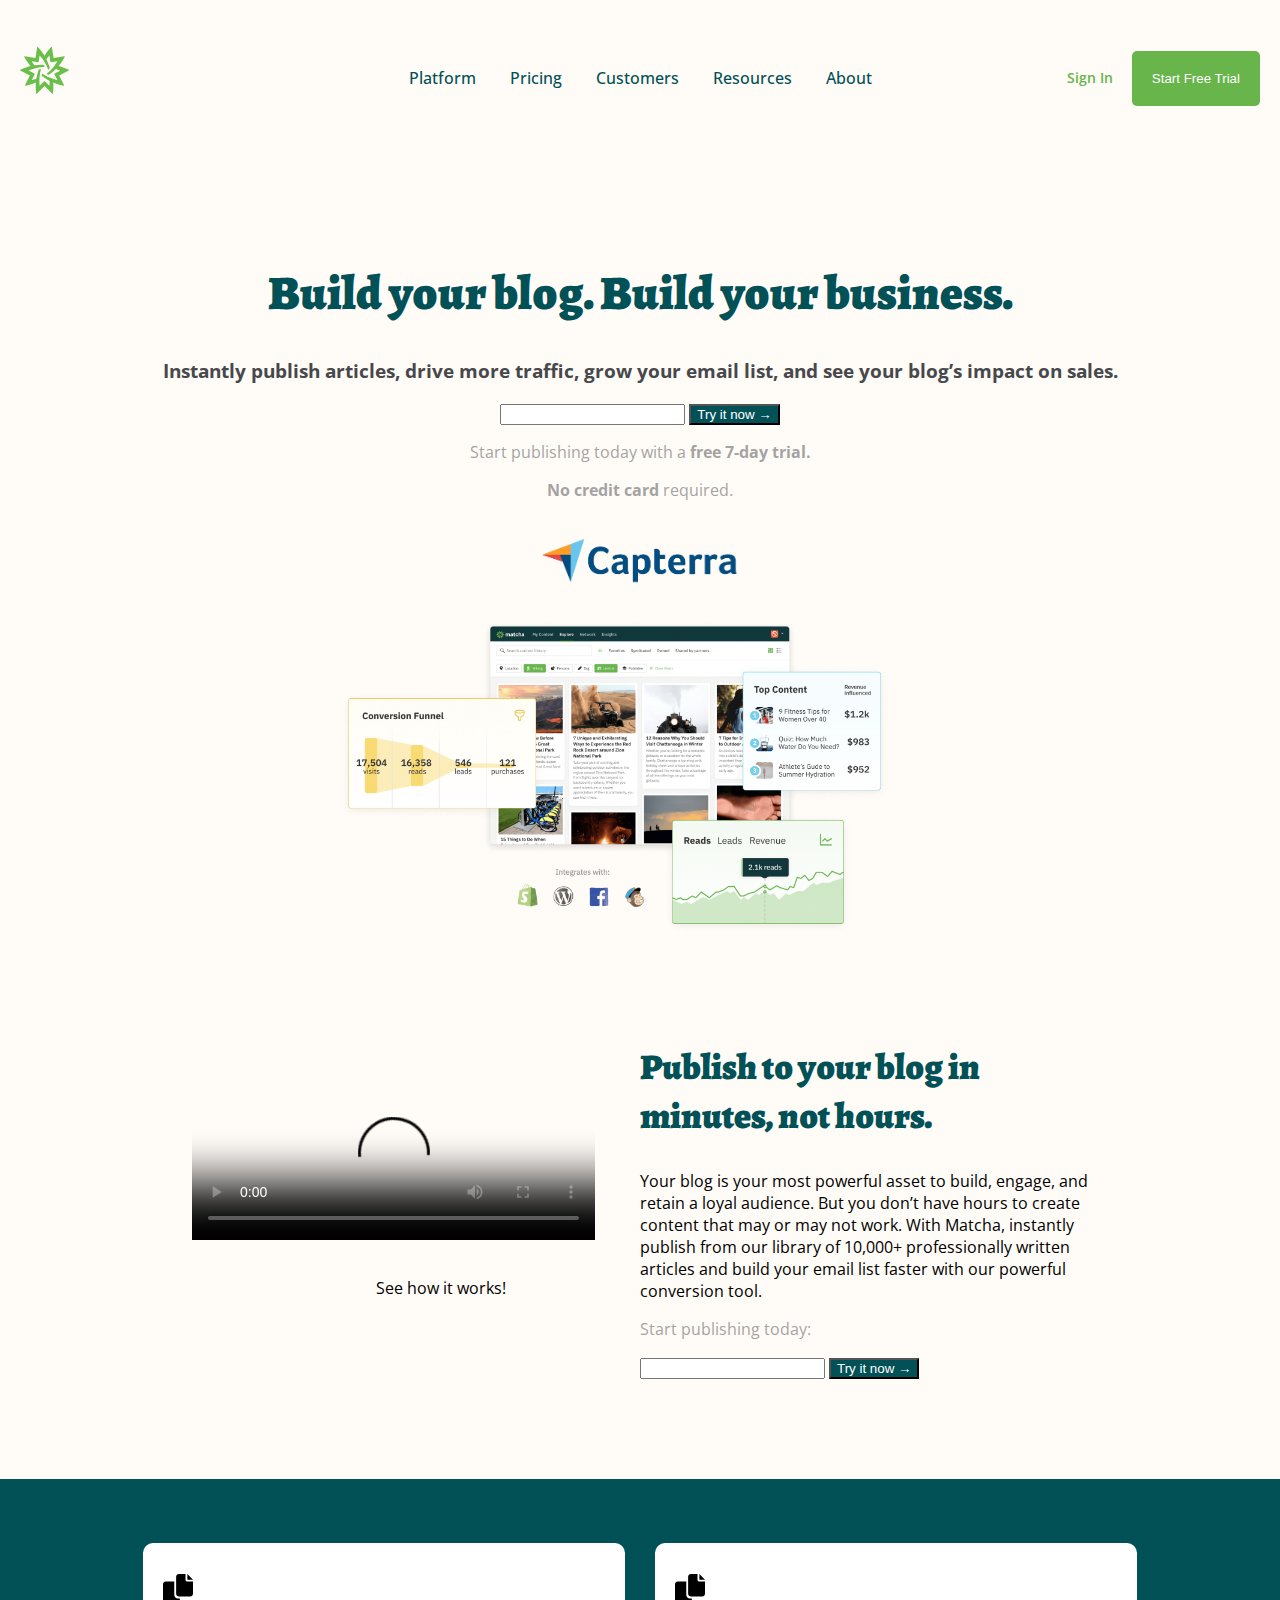
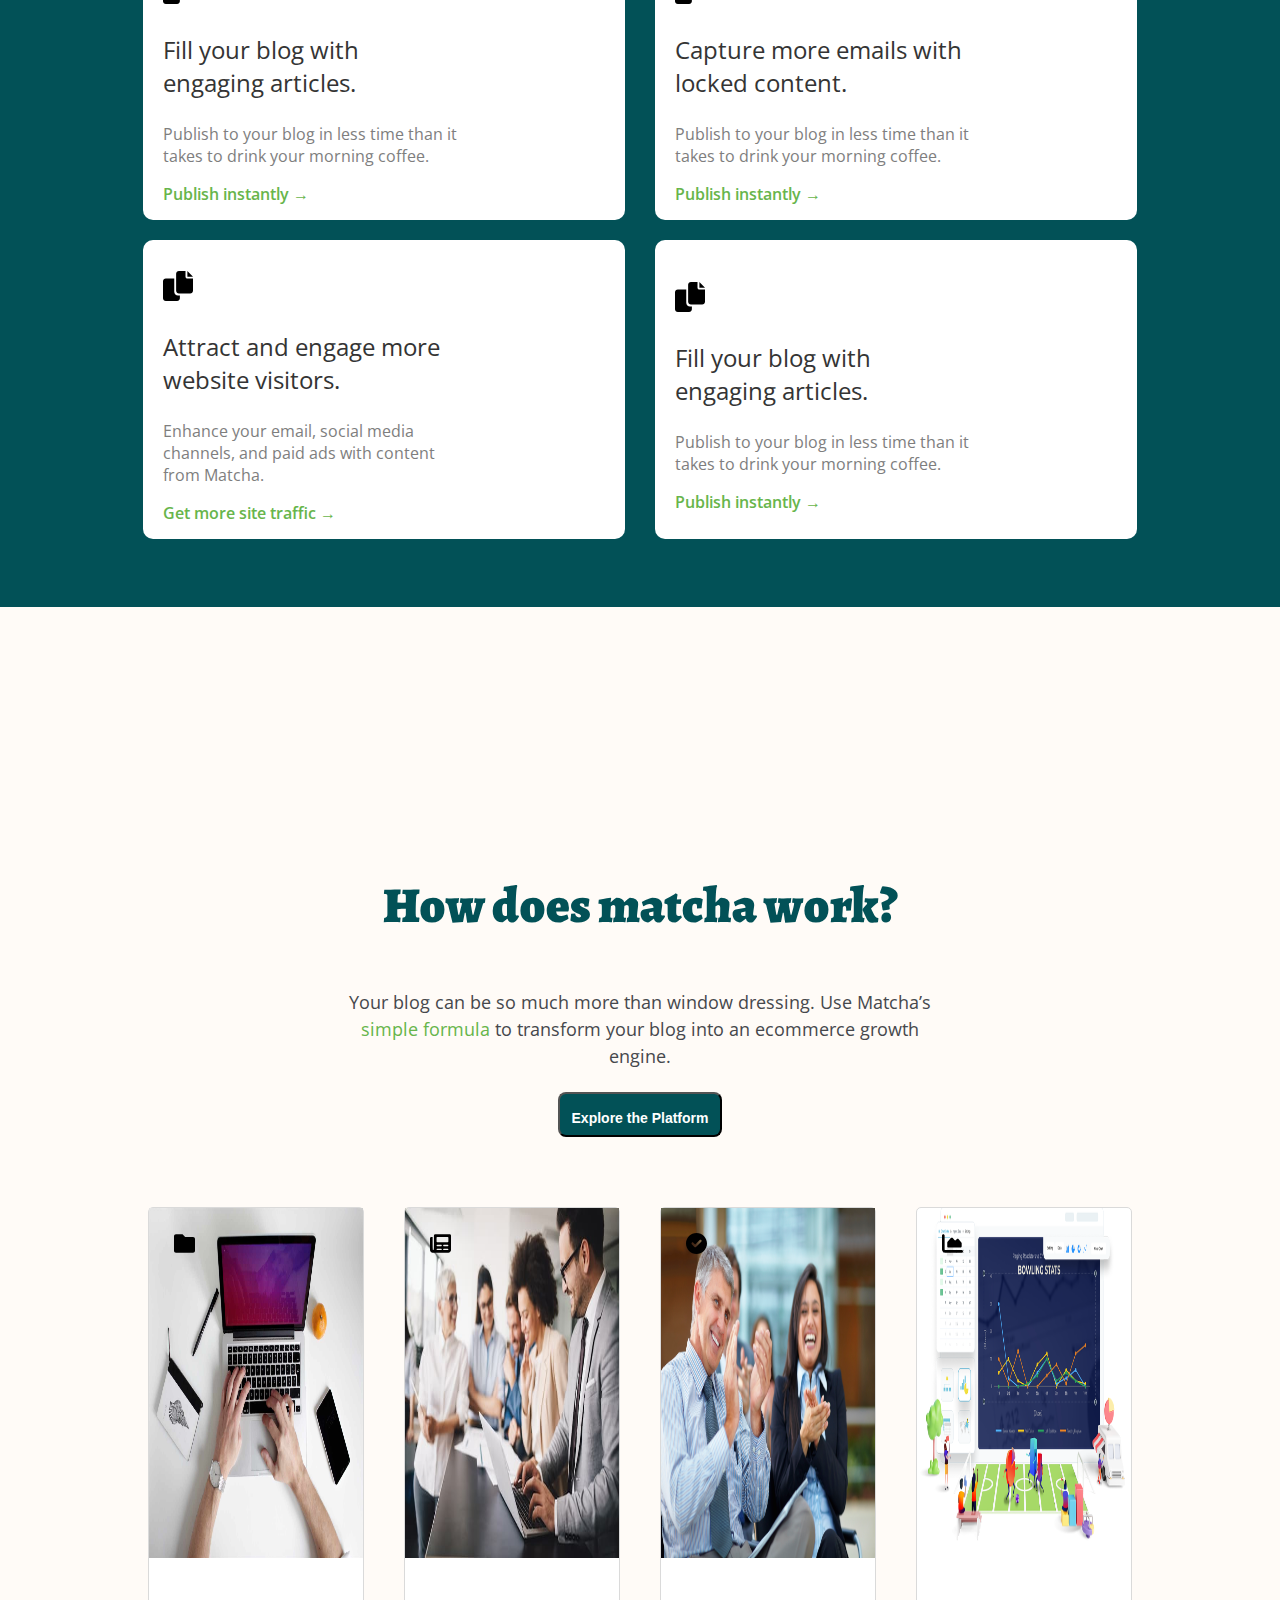
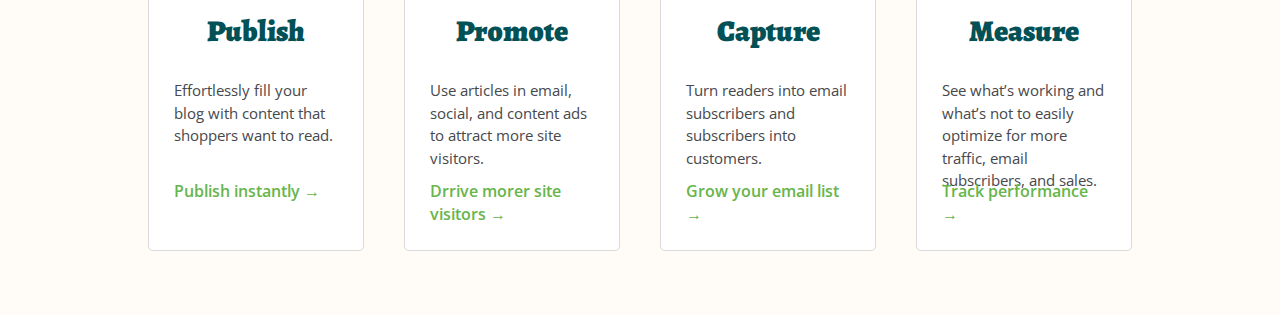
==== commit 02e44055: "postwork clase 4" ====
--- a/index.html
+++ b/index.html
@@ -1,31 +1,3 @@
-Skip to content
-Search or jump to…
-Pull requests
-Issues
-Marketplace
-Explore
- 
-@furzual 
-Tcp93001
-/
-matcha-tec
-Public
-Code
-Issues
-Pull requests
-Actions
-Projects
-Wiki
-Security
-Insights
-matcha-tec/index.html
-@Tcp93001
-Tcp93001 Este es el cambio de la clase 4
-Latest commit e19b202 yesterday
- History
- 1 contributor
-191 lines (176 sloc)  8.03 KB
-  
 <!DOCTYPE html>
 <html>
     <head>
@@ -213,7 +185,72 @@
                 </div>
             </article>
         </section>
-
-
+        <section class="how_matcha">
+          <article class="how_matcha_title">
+            <h3>How does matcha work?</h3>
+            <p class="how_matcha_description">Your blog can be so much more than window dressing. Use Matcha’s
+              <a href="" class="green_formula">simple formula</a>
+              to transform your blog into an ecommerce growth engine.</p>
+            <button>Explore the Platform</button>
+          </article>
+          <div class="steps">
+            <article class="card-step">
+              <div class="card-step-image">
+                <img src="images/gw-publish-4.png" alt="Publish" class="card-step-bg">
+                <img src="icons/folder-solid.svg" alt="Content icon" class="card-step-icon">
+              </div>
+              <div class="card-step-body">
+                <h3>Publish</h3>
+                <p>
+                  Effortlessly fill your blog with content that shoppers want to
+                  read.
+                </p>
+                <a href="#">Publish instantly →</a>
+              </div>
+            </article>
+            <article class="card-step">
+              <div class="card-step-image">
+                <img src="images/promote.png" alt="Promote" class="card-step-bg">
+                <img src="icons/newspaper-solid.svg" alt="Channels icon" class="card-step-icon">
+              </div>
+              <div class="card-step-body">
+                <h3>Promote</h3>
+                <p>
+                  Use articles in email, social, and content ads to attract more
+                  site visitors.
+                </p>
+                <a href="#">Drrive morer site visitors →</a>
+              </div>
+            </article>
+            <article class="card-step">
+              <div class="card-step-image">
+                <img src="images/attention.png" alt="Capture" class="card-step-bg">
+                <img src="icons/circle-check-solid.svg" alt="Funnel icon" class="card-step-icon">
+              </div>
+              <div class="card-step-body">
+                <h3>Capture</h3>
+                <p>
+                  Turn readers into email subscribers and subscribers into
+                  customers.
+                </p>
+                <a href="#">Grow your email list →</a>
+              </div>
+            </article>
+            <article class="card-step">
+              <div class="card-step-image">
+                <img src="images/visme-graph-maker-header.png" alt="Measure" class="card-step-bg">
+                <img src="icons/chart-area-solid.svg" alt="Chart icon" class="card-step-icon">
+              </div>
+              <div class="card-step-body">
+                <h3>Measure</h3>
+                <p>
+                  See what’s working and what’s not to easily optimize for more
+                  traffic, email subscribers, and sales.
+                </p>
+                <a href="#">Track performance →</a>
+              </div>
+            </article>
+          </div>
+        </section>
     </body>
 </html>--- a/styles.css
+++ b/styles.css
@@ -221,4 +221,105 @@
 
 .movimiento:hover {
     width: 150%;
+}
+
+.how_matcha{
+    background-color: #fffbf7;
+    padding: 5% 10%;
+    text-align: center;
+}
+
+.how_matcha .how_matcha_title h3{
+    font-family: 'Alegreya', serif;
+    font-size: 50px;
+    font-weight: 900;
+    color: #025157;
+    margin-top: 0;
+}
+
+.how_matcha .how_matcha_title .how_matcha_description{
+    max-width: 60%;
+    color: #46484c;
+    font-size: 18px;
+    font-weight: 400;
+    line-height: 1.5;
+    margin: 0 auto;
+    margin-bottom: 16px;
+}
+
+.how_matcha .how_matcha_title button {
+    font-size: 14px;
+    font-weight: 600;
+    padding: 12px 12px 6px 12px;
+    height: 45px;
+    margin-left: 0;
+    border-radius: 8px;
+    margin-top: 6px;
+}
+
+.how_matcha .steps {
+    margin-top: 70px;
+    display: grid;
+    grid-template-columns: 1fr 1fr 1fr 1fr;
+  }
+
+  .how_matcha .steps .card-step {
+    background-color: #fff;
+    border: 1px solid #dadada;
+    border-radius: 5px;
+    margin-left: 20px;
+    margin-right: 20px;
+    text-align: left;
+  }
+
+  .how_matcha .steps .card-step .card-step-image {
+    position: relative;
+    height: 350px;
+  }
+
+  .how_matcha .steps .card-step .card-step-image .card-step-icon {
+    position: absolute;
+    top: 25px;
+    left: 25px;
+    width: 21px;
+  }
+
+  .how_matcha .steps .card-step .card-step-image .card-step-bg {
+    width: 100%;
+    height: 100%;
+  }
+
+  .how_matcha .steps .card-step .card-step-body {
+    padding: 25px;
+  }
+
+  .how_matcha .steps .card-step .card-step-body h3 {
+    font-size: 30px;
+    line-height: 36px;
+    font-family: "Alegreya", serif;
+    color: #025157;
+    font-weight: 900;
+    text-align: center;
+  }
+
+  .how_matcha .steps .card-step .card-step-body p {
+    font-size: 15px;
+    line-height: 1.5;
+    color: #46484c;
+    font-weight: 400;
+    height: 85px;
+    margin-bottom: 16px;
+  }
+
+  .how_matcha .steps .card-step .card-step-body a {
+    font-size: 16px;
+    line-height: 1.4;
+    color: #67b54b;
+    font-weight: 600;
+    text-decoration: none;
+  }
+
+.green_formula{
+    color: #67b54b;
+    text-decoration: none;
 }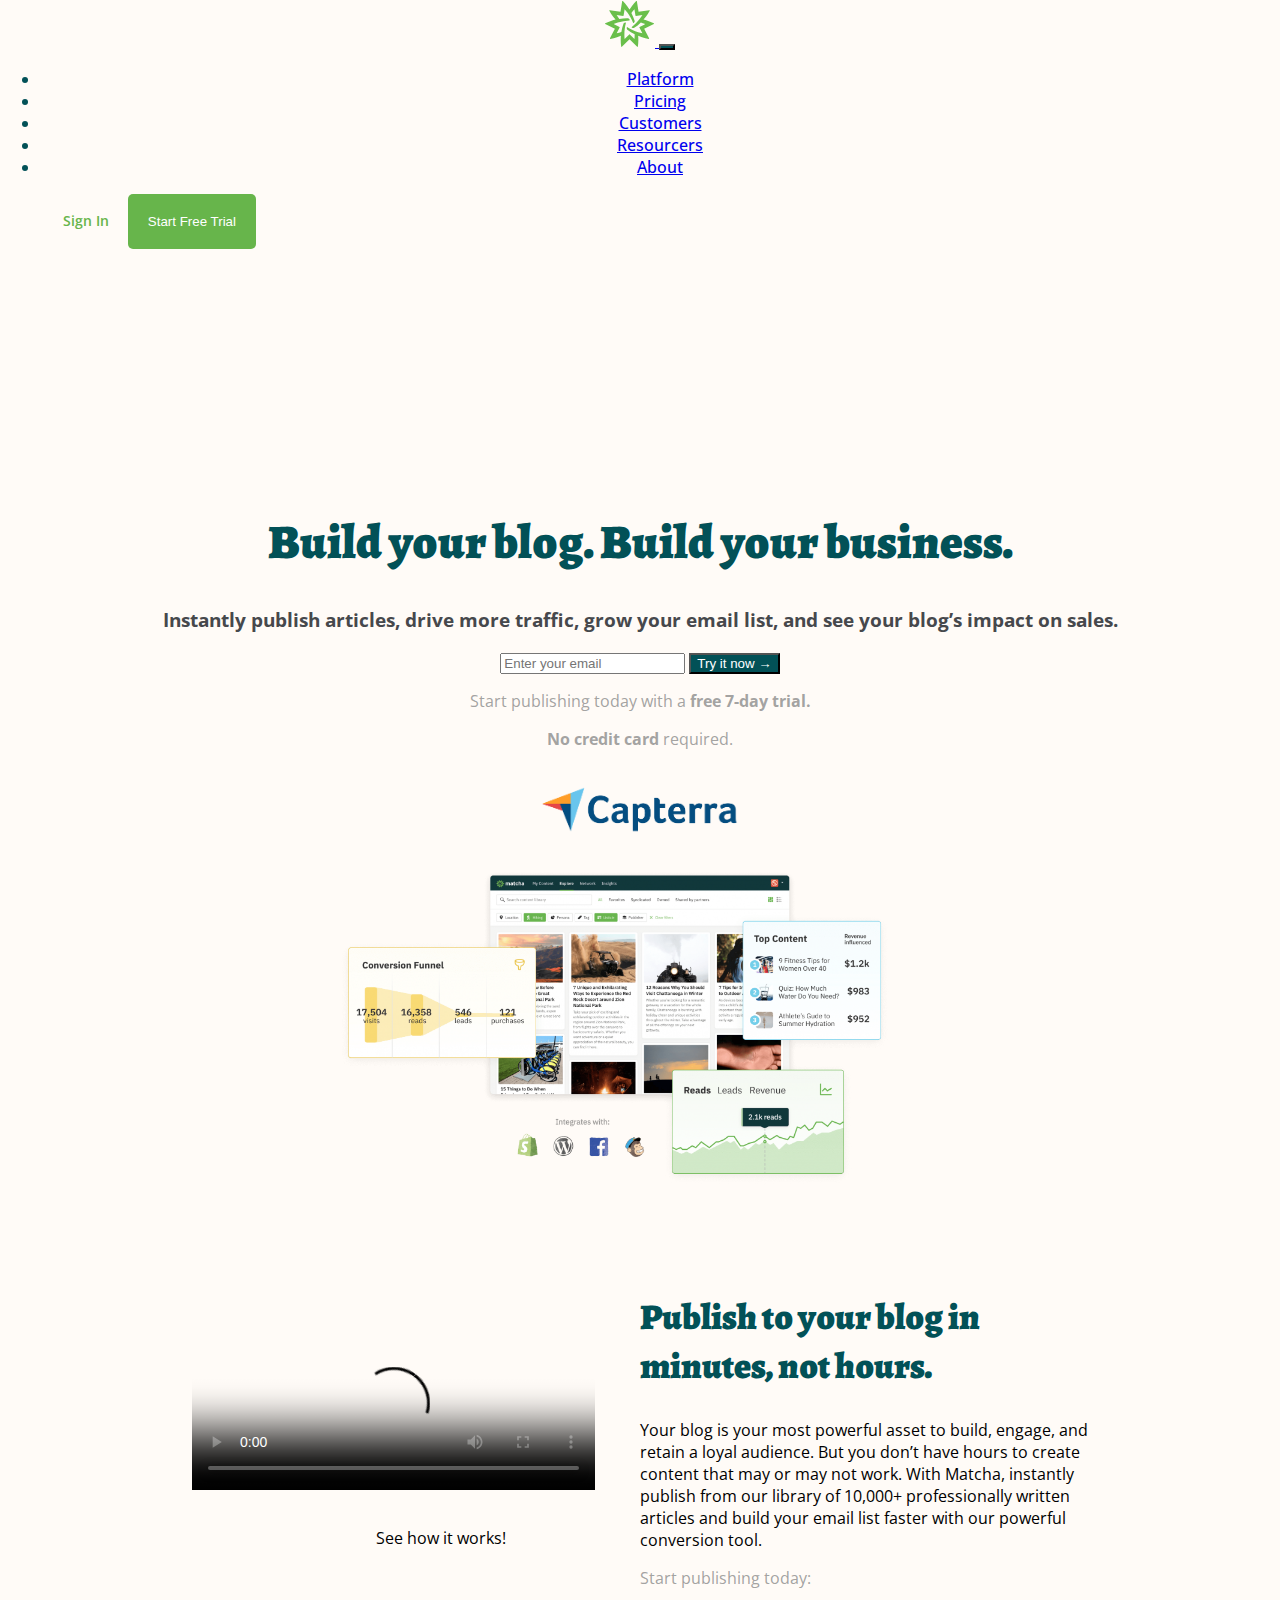
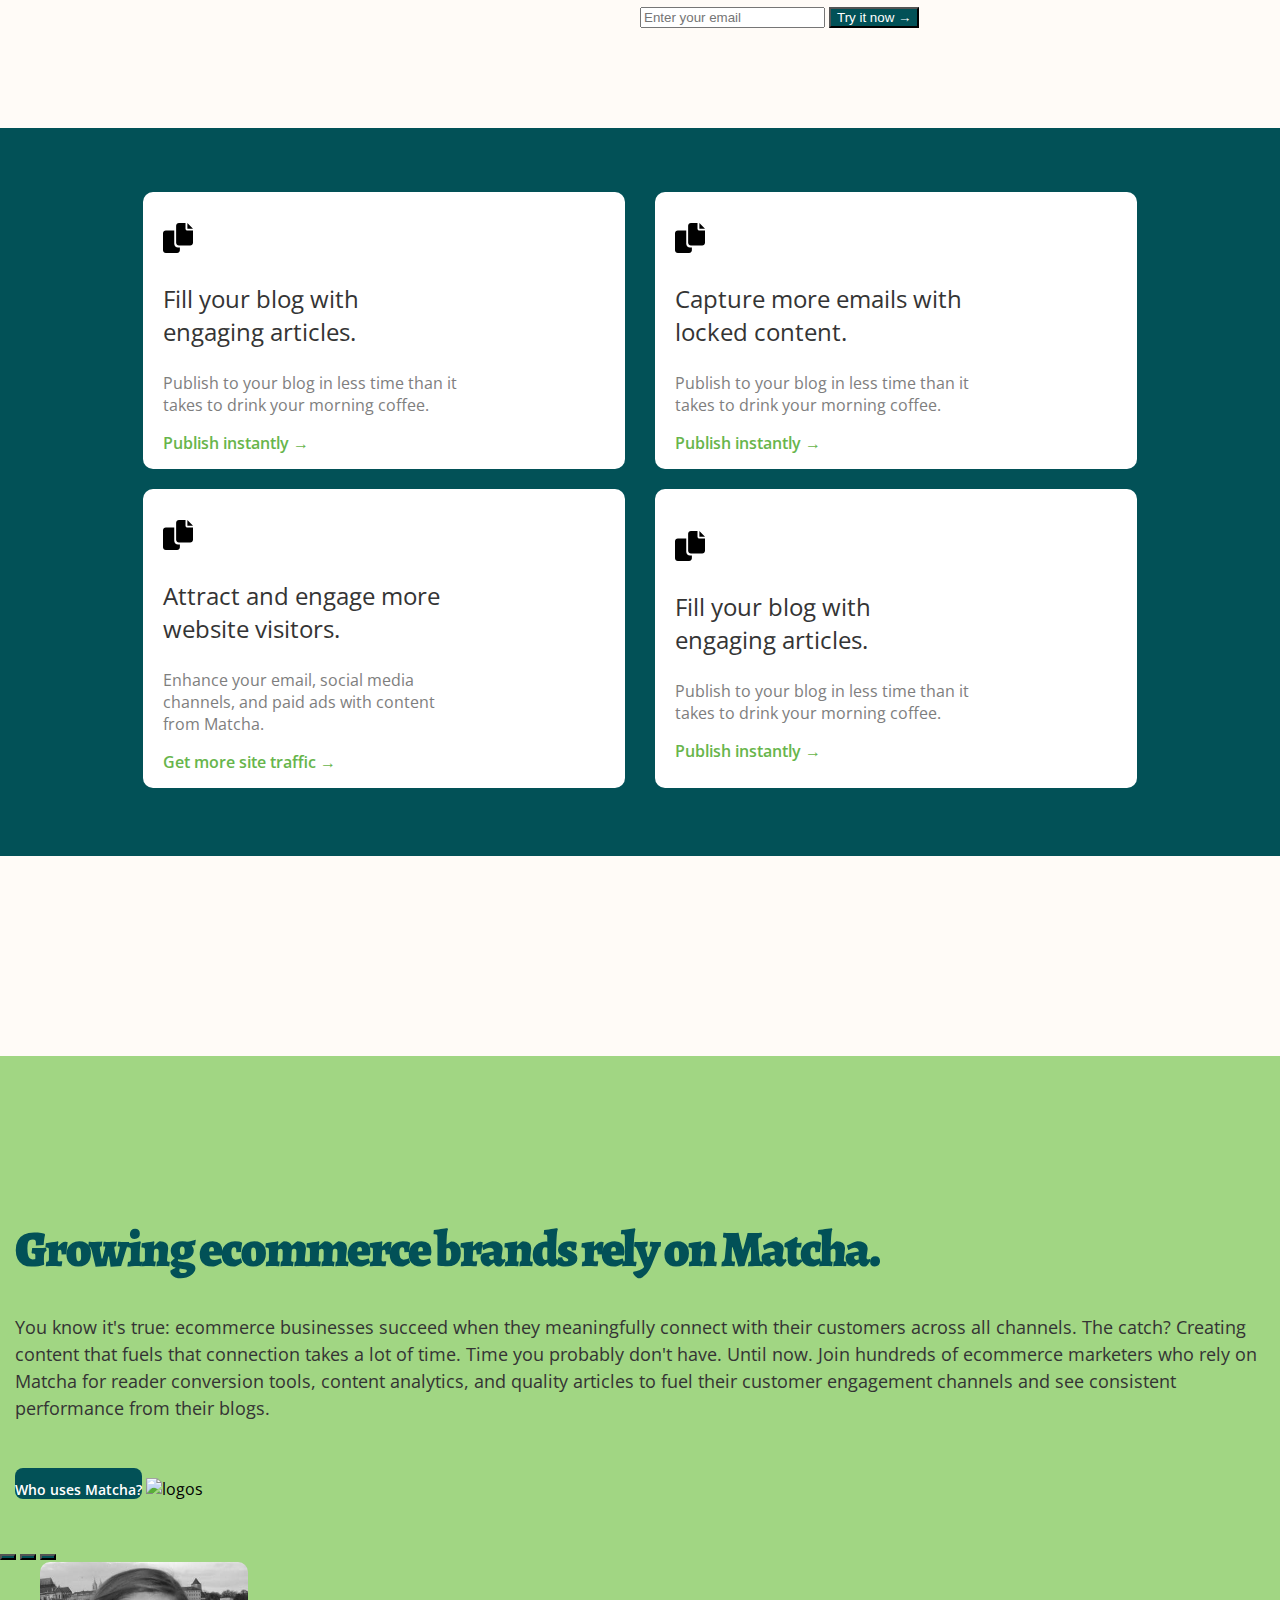
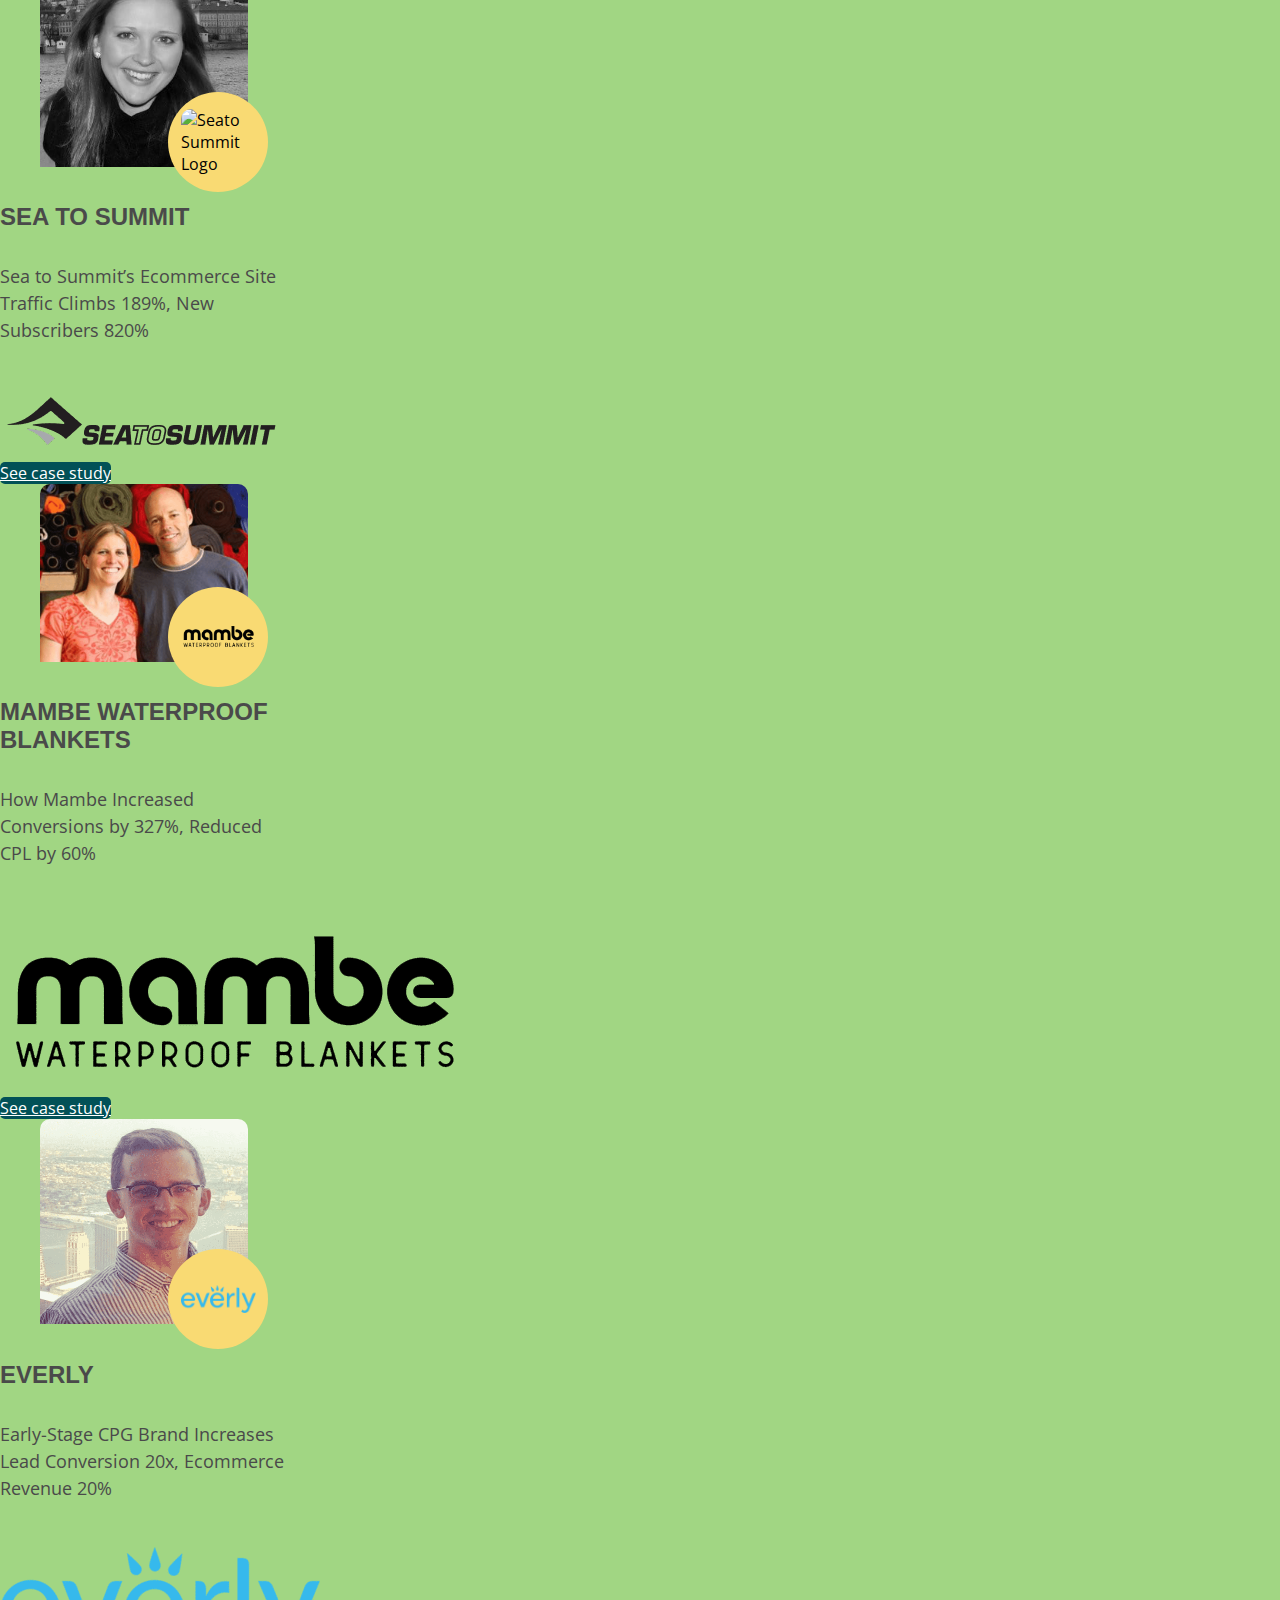
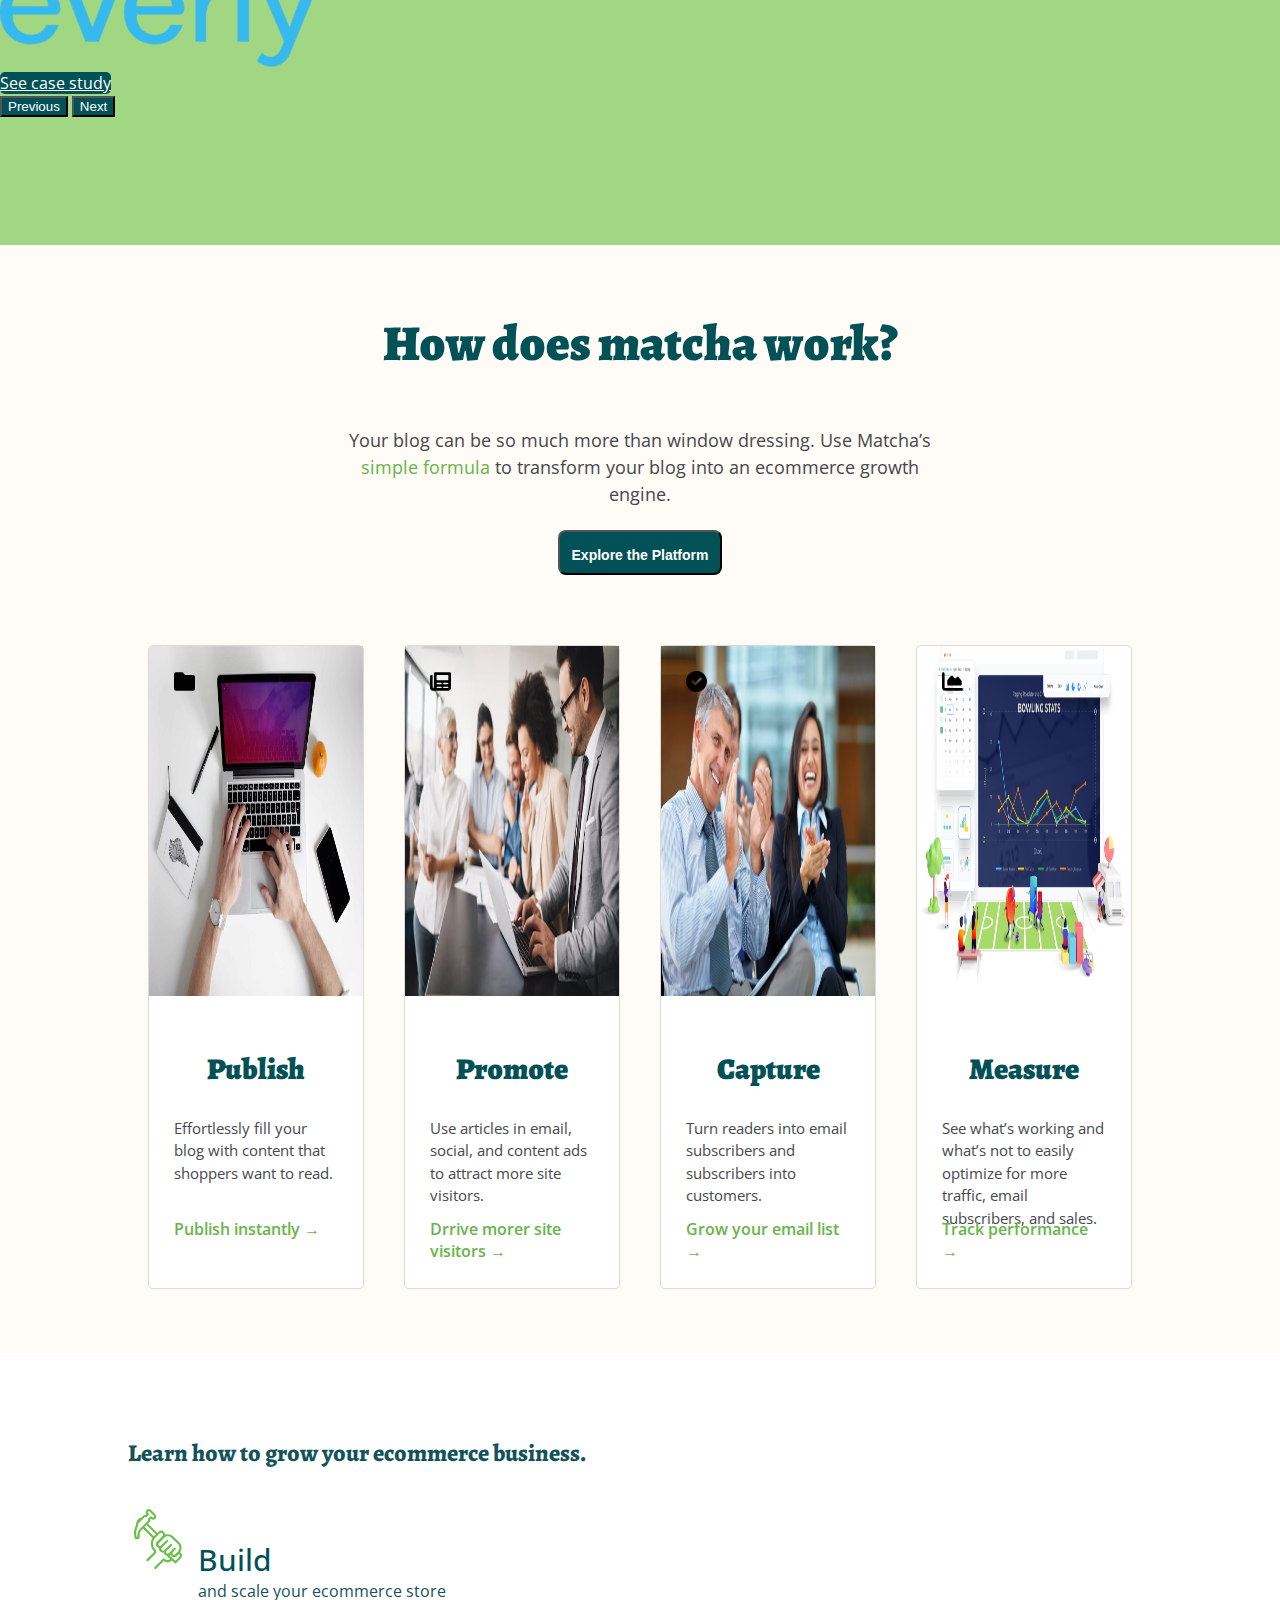
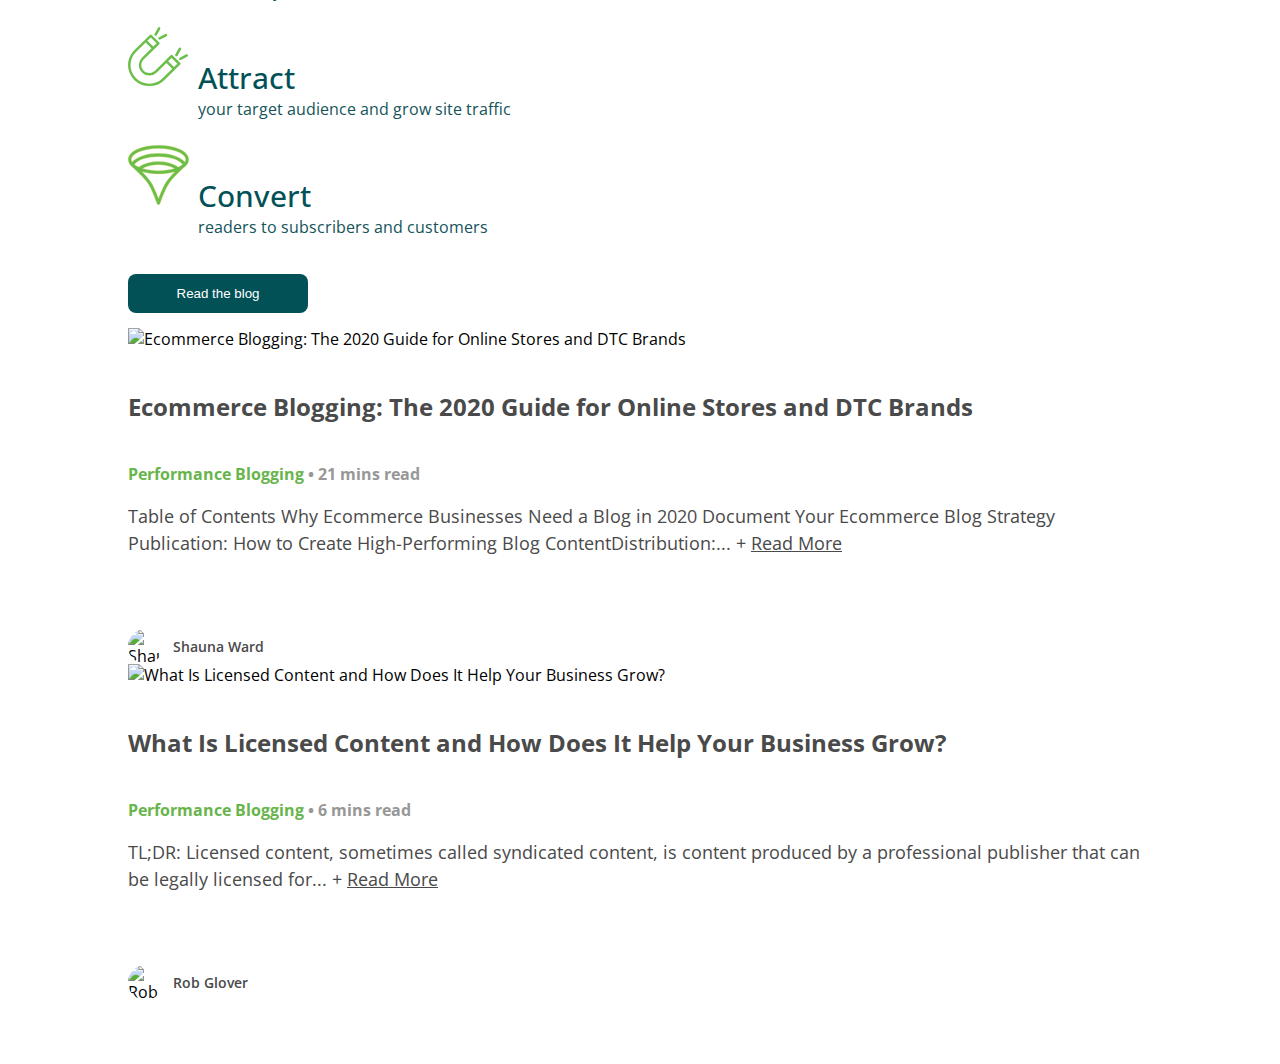
==== commit 7b88bf11: "14/06/2022" ====
--- a/index.html
+++ b/index.html
@@ -1,37 +1,76 @@
 <!DOCTYPE html>
 <html>
     <head>
+        <meta name="viewport" content="width=device-width,initial-scale=1.0,user-scalable=no">
+        <link href="https://cdn.jsdelivr.net/npm/bootstrap@5.2.0-beta1/dist/css/bootstrap.min.css" rel="stylesheet" integrity="sha384-0evHe/X+R7YkIZDRvuzKMRqM+OrBnVFBL6DOitfPri4tjfHxaWutUpFmBp4vmVor" crossorigin="anonymous">
         <link rel="preconnect" href="https://fonts.googleapis.com">
         <link rel="preconnect" href="https://fonts.gstatic.com" crossorigin>
         <link href="https://fonts.googleapis.com/css2?family=Alegreya:wght@500;700;900&family=Open+Sans:wght@400;500;700&display=swap" rel="stylesheet">
         <link rel="stylesheet" href="styles.css">
+        <link rel="stylesheet" href="output.css">
         <title>Matcha</title>
     </head>
     <body>
-
         <!-- Esta es la barra de navegacion -->
-        <section class="main-nav">
-            <header class="header">
-                <a href="/" class="imagen_matcha">
-                    <img class="logo_matcha" src="images/matcha-symbol.svg" alt="Logo de Matcha">
-                </a>
-
-                <nav class="navbar">
-                    <ul>
-                        <li>Platform</li>
-                        <li>Pricing</li>
-                        <li>Customers</li>
-                        <li>Resources</li>
-                        <li>About</li>
-                    </ul>
-                </nav>
-
-                <div class="actions">
+        <!--
+
+            <section class="main-nav">
+                <header class="header">
+                    <a href="/" class="imagen_matcha">
+                        <img class="logo_matcha" src="images/matcha-symbol.svg" alt="Logo de Matcha">
+                    </a>
+    
+                        <nav class="navbar">
+                            <ul>
+                                <li>Platform</li>
+                                <li>Pricing</li>
+                                <li>Customers</li>
+                                <li>Resources</li>
+                                <li>About</li>
+                            </ul>
+                        </nav>
+    
+                    <div class="actions">
+                        <a href="/">Sign In</a>
+                        <button>Start Free Trial</button>
+                    </div>
+                </header>
+            </section>
+        -->
+
+        <nav class="navbar navbar-expand-lg fixed-top main-nav-color">
+            <div class="container-fluid">
+              <a class="navbar-brand" href="#">
+                  <img class="logo_matcha" src="images/matcha-symbol.svg" alt="Logo de Matcha">
+              </a>
+              <button class="navbar-toggler" type="button" data-bs-toggle="collapse" data-bs-target="#navbarSupportedContent" aria-controls="navbarSupportedContent" aria-expanded="false" aria-label="Toggle navigation">
+                <span class="navbar-toggler-icon"></span>
+              </button>
+              <div class="collapse navbar-collapse" id="navbarSupportedContent">
+                <ul class="navbar-nav me-auto mb-2 mb-lg-0 mx-auto">
+                  <li class="nav-item">
+                    <a class="nav-link active" aria-current="page" href="#">Platform</a>
+                  </li>
+                  <li class="nav-item">
+                    <a class="nav-link" aria-current="page" href="#">Pricing</a>
+                  </li>
+                  <li class="nav-item">
+                    <a class="nav-link" aria-current="page" href="#">Customers</a>
+                  </li>
+                  <li class="nav-item">
+                    <a class="nav-link" aria-current="page" href="#">Resourcers</a>
+                  </li>
+                  <li class="nav-item">
+                    <a class="nav-link" href="#">About</a>
+                  </li>
+                </ul>
+                <form class="d-flex actions" role="search">
                     <a href="/">Sign In</a>
                     <button>Start Free Trial</button>
-                </div>
-            </header>
-        </section>
+                </form>
+              </div>
+            </div>
+        </nav>
 
 
         <!-- Esta es la seccion inicial -->
@@ -40,8 +79,8 @@
             <h3>
                 Instantly publish articles, drive more traffic, grow your email list, and see your blog’s impact on sales.
             </h3>
-            <form>
-                <input type="email" />
+            <form class="signup-form">
+                <input type="email" placeholder="Enter your email"/>
                 <button type="submit">
                     Try it now &rarr;
                 </button>
@@ -91,8 +130,8 @@
                     Your blog is your most powerful asset to build, engage, and retain a loyal audience. But you don’t have hours to create content that may or may not work. With Matcha, instantly publish from our library of 10,000+ professionally written articles and build your email list faster with our powerful conversion tool.
                 </p>
                 <p class="color-gris">Start publishing today:</p>
-                <form>
-                    <input type="email" />
+                <form class="signup-form">
+                    <input type="email" placeholder="Enter your email"/>
                     <button type="submit">
                         Try it now &rarr;
                     </button>
@@ -184,6 +223,100 @@
                     </div>
                 </div>
             </article>
+        </section>
+        <section class="card-container">
+            <div class="container">
+                <div class="row">
+                    <article class="col-12 col-md-8 comments">
+                        <h1>Growing ecommerce brands rely on Matcha.</h1>
+                        <p>
+                          You know it's true: ecommerce businesses succeed when they meaningfully connect with their customers across
+                          all channels. The catch? Creating content that fuels that connection takes a lot of time. Time you probably
+                          don't have. Until now.
+                          Join hundreds of ecommerce marketers who rely on Matcha for reader conversion tools, content analytics, and
+                          quality articles to fuel their customer engagement channels and see consistent performance from their blogs.
+                        </p>
+                        <div class="col-12 d-flex flex-column justify-content-start">
+                          <a class="btn btn-beefy">Who uses Matcha?</a>
+                          <img src="https://getmatcha.com/wp-content/uploads/2020/04/logos-matcha.png" alt="logos" />
+                        </div>
+                    </article>
+
+                    <article class="col-12 col-md-4 success-stories">
+                        <div id="carouselExampleIndicators" class="carousel slide" data-bs-ride="true">
+                            <div class="carousel-indicators">
+                              <button type="button" data-bs-target="#carouselExampleIndicators" data-bs-slide-to="0" class="active" aria-current="true" aria-label="Slide 1"></button>
+                              <button type="button" data-bs-target="#carouselExampleIndicators" data-bs-slide-to="1" aria-label="Slide 2"></button>
+                              <button type="button" data-bs-target="#carouselExampleIndicators" data-bs-slide-to="2" aria-label="Slide 3"></button>
+                            </div>
+                            <div class="carousel-inner">
+                              <div class="carousel-item active">
+                                <div class="card mx-auto" style="width: 18rem;">
+                                    <div class="card-media">
+                                        <figure>
+                                          <img src="images/image1.png" alt="Seato Summit worker">
+                                        </figure>
+                                        <div class="company">
+                                          <img src="https://getmatcha.com/wp-content/uploads/2019/08/SeatoSummitLogo.png" alt="Seato Summit Logo">
+                                        </div>
+                                    </div>
+                                    <div class="card-body">
+                                      <h4 class="card-title">Sea to Summit</h4>
+                                      <p class="card-text">Sea to Summit’s Ecommerce Site Traffic Climbs 189%, New Subscribers 820%</p>
+                                      <img src="images/SeatoSummitLogo.png" class="card-img-top" alt="image1">
+                                      <a href="#" class="btn btn-primary card-footer-bt">See case study</a>
+                                    </div>
+                                </div>
+                              </div>
+                              <div class="carousel-item">
+                                <div class="card mx-auto" style="width: 18rem;">
+                                    <div class="card-media">
+                                        <figure>
+                                          <img src="images/image2.png" alt="Seato Summit worker">
+                                        </figure>
+                                        <div class="company">
+                                          <img src="images/mambe-logo-1.png" alt="Seato Summit Logo">
+                                        </div>
+                                    </div>
+                                    <div class="card-body">
+                                      <h4 class="card-title">Mambe Waterproof Blankets</h4>
+                                      <p class="card-text">How Mambe Increased Conversions by 327%, Reduced CPL by 60%</p>
+                                      <img src="images/mambe-logo-1.png" class="card-img-top" alt="image1">
+                                      <a href="#" class="btn btn-primary card-footer-bt">See case study</a>
+                                    </div>
+                                </div>
+                              </div>
+                              <div class="carousel-item">
+                                <div class="card mx-auto" style="width: 18rem;">
+                                    <div class="card-media">
+                                        <figure>
+                                          <img src="images/image3.png" alt="Seato Summit worker">
+                                        </figure>
+                                        <div class="company">
+                                          <img src="images/everly_logo_blue_v3_x60@2x.png" alt="Seato Summit Logo">
+                                        </div>
+                                    </div>
+                                    <div class="card-body">
+                                      <h4 class="card-title">Everly</h4>
+                                      <p class="card-text">Early-Stage CPG Brand Increases Lead Conversion 20x, Ecommerce Revenue 20%</p>
+                                      <img src="images/everly_logo_blue_v3_x60@2x.png" class="card-img-top" alt="image1">
+                                      <a href="#" class="btn btn-primary card-footer-bt">See case study</a>
+                                    </div>
+                                </div>
+                              </div>
+                            </div>
+                            <button class="carousel-control-prev" type="button" data-bs-target="#carouselExampleIndicators" data-bs-slide="prev">
+                              <span class="carousel-control-prev-icon" aria-hidden="true"></span>
+                              <span class="visually-hidden">Previous</span>
+                            </button>
+                            <button class="carousel-control-next" type="button" data-bs-target="#carouselExampleIndicators" data-bs-slide="next">
+                              <span class="carousel-control-next-icon" aria-hidden="true"></span>
+                              <span class="visually-hidden">Next</span>
+                            </button>
+                          </div>
+                    </article>
+                </div>
+            </div>
         </section>
         <section class="how_matcha">
           <article class="how_matcha_title">
@@ -252,5 +385,108 @@
             </article>
           </div>
         </section>
+
+        <section class="container blog">
+          <div class="row">
+            <div class="col">
+              <h2 class="title">Learn how to grow your ecommerce business.</h2>
+              <article class="process-list">
+                <div class="process">
+                  <div class="process-icon">
+                    <img src="icons/build.svg" alt="Build icon" />
+                  </div>
+                  <div class="process-description">
+                    <h3>Build</h3>
+                    <p>and scale your ecommerce store</p>
+                  </div>
+                </div>
+                <div class="process">
+                  <div class="process-icon">
+                    <img src="icons/attract.svg" alt="Attract icon" />
+                  </div>
+                  <div class="process-description">
+                    <h3>Attract</h3>
+                    <p>your target audience and grow site traffic</p>
+                  </div>
+                </div>
+                <div class="process">
+                  <div class="process-icon">
+                    <img src="icons/convert.svg" alt="Convert icon" />
+                  </div>
+                  <div class="process-description">
+                    <h3>Convert</h3>
+                    <p>readers to subscribers and customers</p>
+                  </div>
+                </div>
+              </article>
+              <button>Read the blog</button>
+            </div>
+            <div class="col">
+              <div class="card">
+                <img
+                  src="https://getmatcha.com/wp-content/uploads/2019/03/david-marcu-114194-1052x699.jpg"
+                  class="card-img-top"
+                  alt="Ecommerce Blogging: The 2020 Guide for Online Stores and DTC Brands"
+                />
+                <div class="card-body">
+                  <h5 class="card-title">
+                    Ecommerce Blogging: The 2020 Guide for Online Stores and DTC Brands
+                  </h5>
+                  <p class="metadata">
+                    <strong class="category">Performance Blogging </strong>
+                    <strong class="read-time">• 21 mins read</strong>
+                  </p>
+                  <p class="card-text">
+                    Table of Contents Why Ecommerce Businesses Need a Blog in
+                    2020 Document Your Ecommerce Blog Strategy Publication: How to Create
+                    High-Performing Blog ContentDistribution:...
+                    <span class="read-more">+ <a>Read More</a></span>
+                  </p>
+                  <div class="author">
+                    <img
+                      src="https://secure.gravatar.com/avatar/b1c37d9c6b3a36a5eb64d7112bf71ca4?s=96&d=retro&r=g"
+                      alt="Shauna Ward"
+                    />
+                    <p>Shauna Ward</p>
+                  </div>
+                </div>
+              </div>
+            </div>
+            <div class="col">
+              <div class="card">
+                <img
+                  src="https://getmatcha.com/wp-content/uploads/2019/06/arnel-hasanovic-MNd-Rka1o0Q-1049x699.jpg"
+                  class="card-img-top"
+                  alt="What Is Licensed Content and How Does It Help Your Business Grow?"
+                />
+                <div class="card-body">
+                  <h5 class="card-title">
+                    What Is Licensed Content and How Does It Help Your Business Grow?
+                  </h5>
+                  <p class="metadata">
+                    <strong class="category">Performance Blogging </strong>
+                    <strong class="read-time">• 6 mins read</strong>
+                  </p>
+                  <p class="card-text">
+                    TL;DR: Licensed content, sometimes called syndicated content, is
+                    content produced by a professional publisher that can be legally
+                    licensed for...
+                    <span class="read-more">+ <a>Read More</a></span>
+                  </p>
+                  <div class="author">
+                    <img
+                      src="https://secure.gravatar.com/avatar/c2f0381c76fae0875a4c15deb4e0a2f8?s=96&d=retro&r=g"
+                      alt="Rob Glover"
+                    />
+                    <p>Rob Glover</p>
+                  </div>
+                </div>
+              </div>
+            </div>
+          </div>
+        </section>
+        <script src="https://cdn.jsdelivr.net/npm/@popperjs/core@2.11.5/dist/umd/popper.min.js" integrity="sha384-Xe+8cL9oJa6tN/veChSP7q+mnSPaj5Bcu9mPX5F5xIGE0DVittaqT5lorf0EI7Vk" crossorigin="anonymous"></script>
+        <script src="https://cdn.jsdelivr.net/npm/bootstrap@5.2.0-beta1/dist/js/bootstrap.min.js" integrity="sha384-kjU+l4N0Yf4ZOJErLsIcvOU2qSb74wXpOhqTvwVx3OElZRweTnQ6d31fXEoRD1Jy" crossorigin="anonymous"></script>
+        <script src="js/app.js"></script>
     </body>
 </html>--- a/styles.css
+++ b/styles.css
@@ -23,7 +23,13 @@
     left: 0;
     right: 0;
     background-color: #fffbf7;
-}
+    z-index: 1;
+}
+
+.main-nav-color {
+    background-color: #fffbf7;
+}
+
 
 .header {
     margin: 40px 20px 0;
@@ -56,7 +62,6 @@
 }
 
 .navbar {
-    width: 60%;
     text-align: center;
     color: #025157;
     font-weight: 500;
@@ -221,6 +226,58 @@
 
 .movimiento:hover {
     width: 150%;
+}
+
+.card-container{
+    background-color: #a1d683;
+    padding: 10% 0;
+}
+
+.comments {
+    padding: 0 15px;
+}
+
+.comments h1 {
+    color: #025157;
+    font-weight: bold;
+    text-align: left;
+    font-family: "Alegreya", serif;
+    font-weight: 900;
+    font-size: 51px;
+    line-height: 61px;
+    letter-spacing: -2px;
+}
+
+.comments p {
+    font-size: 18px;
+    color: #343434;
+    line-height: 1.5;
+    margin-bottom: 1rem;
+}
+
+.comments .btn-beefy {
+    font-style: normal;
+    font-weight: 600;
+    font-size: 14px;
+    padding-top: 12px;
+    text-align: center;
+    color: #fff;
+    background: #025157;
+    border-radius: 8px;
+    height: 45px;
+    width: 166px;
+    transition: all .2s ease-in-out;
+}
+
+.comments .btn-beefy:hover {
+    background-color: #67b54b;
+    color: #fff;
+}
+
+.comments img {
+    margin: 40px 0;
+    padding-right: 10px;
+    width: 50%;
 }
 
 .how_matcha{
@@ -322,4 +379,115 @@
 .green_formula{
     color: #67b54b;
     text-decoration: none;
-}+}
+
+/* Media queries*/
+
+@media screen and (max-width: 425px){
+    body{
+        padding: 5px;
+    }
+
+    .main form{
+        margin-bottom: 25px;
+    }
+
+    .color-gris-seccion-inicial{
+        margin: 0;
+    }
+
+    .first-image{
+        width: 70%;
+    }
+
+    .second-image{
+        width:100%;
+    }
+
+    .main{
+        margin-top: 130px;
+    }
+
+    .main h1{
+        font-size: 30px;
+    }
+
+    .first-image{
+        width: 40;
+    }
+
+    .publish{
+        flex-direction: column;
+        margin: 15px auto;
+        width: 90%;
+    }
+
+    .features{
+        grid-template: repeat(4,1fr)/1fr;
+        height: fit-content;
+    }
+
+    .how_matcha .how_matcha_title h3{
+        font-size: 30px;
+        margin-top: 0;
+    }
+
+    .how_matcha .steps{
+        grid-template: repeat(4,1fr)/1fr;
+        height: fit-content;
+    }
+}
+
+.card-footer-bt {
+    border-radius: 5px;
+    width: 100%;
+    margin: 20px 0 20px;
+    background-color: #025157;
+    color: white;
+  }
+
+  .carousel-item .card h4 {
+    text-transform: uppercase;
+    color: #025157;
+    font-weight: 700;
+    font-size: 13px;
+    font-family: sans-serif;
+  }
+
+  .company img {
+    max-width: 75%;
+  }
+
+  .card .card-media img {
+    width: 100%;
+    max-height: 16vw;
+    border-top-left-radius: 10px;
+    border-top-right-radius: 10px;
+  }
+
+  .card .card-media figure {
+    margin-top: 0;
+  }
+
+  .card .card-media {
+    position: relative;
+  }
+
+  .card .card-media .company {
+    position: absolute;
+    bottom: -20px;
+    right: 20px;
+    width: 100px;
+    height: 100px;
+    background-color: #f9da73;
+    border-radius: 50%;
+    display: flex;
+    justify-content: center;
+    align-items: center;
+  }
+
+  .card .card-media .company img {
+    max-width: 75%;
+  }
+
+
--- a/output.css
+++ b/output.css
@@ -0,0 +1,89 @@
+.blog .title {
+  font-family: "Alegreya", serif;
+  color: #135359;
+}
+
+.blog {
+  background-color: #fff;
+  max-width: unset;
+  padding: 5% 10%;
+}
+.blog .title {
+  font-weight: 800;
+}
+.blog .process-list {
+  margin: 40px 0 36px;
+}
+.blog .process-list .process {
+  margin-bottom: 25px;
+  display: flex;
+}
+.blog .process-list .process > div > h3 {
+  color: #025157;
+  margin-bottom: 0;
+  font-size: 30px;
+  font-weight: 500;
+}
+.blog .process-list .process > div > p {
+  color: #135359;
+  margin: 0;
+}
+.blog .process-list .process .process-icon {
+  width: 60px;
+  height: 60px;
+  margin-right: 10px;
+  text-align: center;
+}
+.blog .process-list .process .process-icon img {
+  height: 100%;
+}
+.blog button {
+  height: auto;
+  border-radius: 8px;
+  border: none;
+  padding: 12px;
+  width: 180px;
+  margin-bottom: 15px;
+}
+
+.card {
+  height: 100%;
+}
+.card .card-body .card-title {
+  font-size: 24px;
+  color: #4a4a4a;
+}
+.card .card-body .metadata .category {
+  color: #67b54b;
+}
+.card .card-body .metadata .read-time {
+  color: #979797;
+}
+.card .card-body .card-text {
+  color: #4a4a4a;
+  font-size: 18px;
+  line-height: 1.5em;
+  min-height: 6em;
+}
+.card .card-body .card-text .read-more > a {
+  text-decoration: underline;
+  background-color: unset;
+}
+.card .card-body .author {
+  display: flex;
+  align-items: center;
+}
+.card .card-body .author img {
+  border-radius: 50%;
+  width: 35px;
+  height: 35px;
+  margin-right: 10px;
+}
+.card .card-body .author p {
+  color: #4a4a4a;
+  font-size: 14px;
+  margin: 0;
+  font-weight: 600;
+}
+
+/*# sourceMappingURL=output.css.map */
